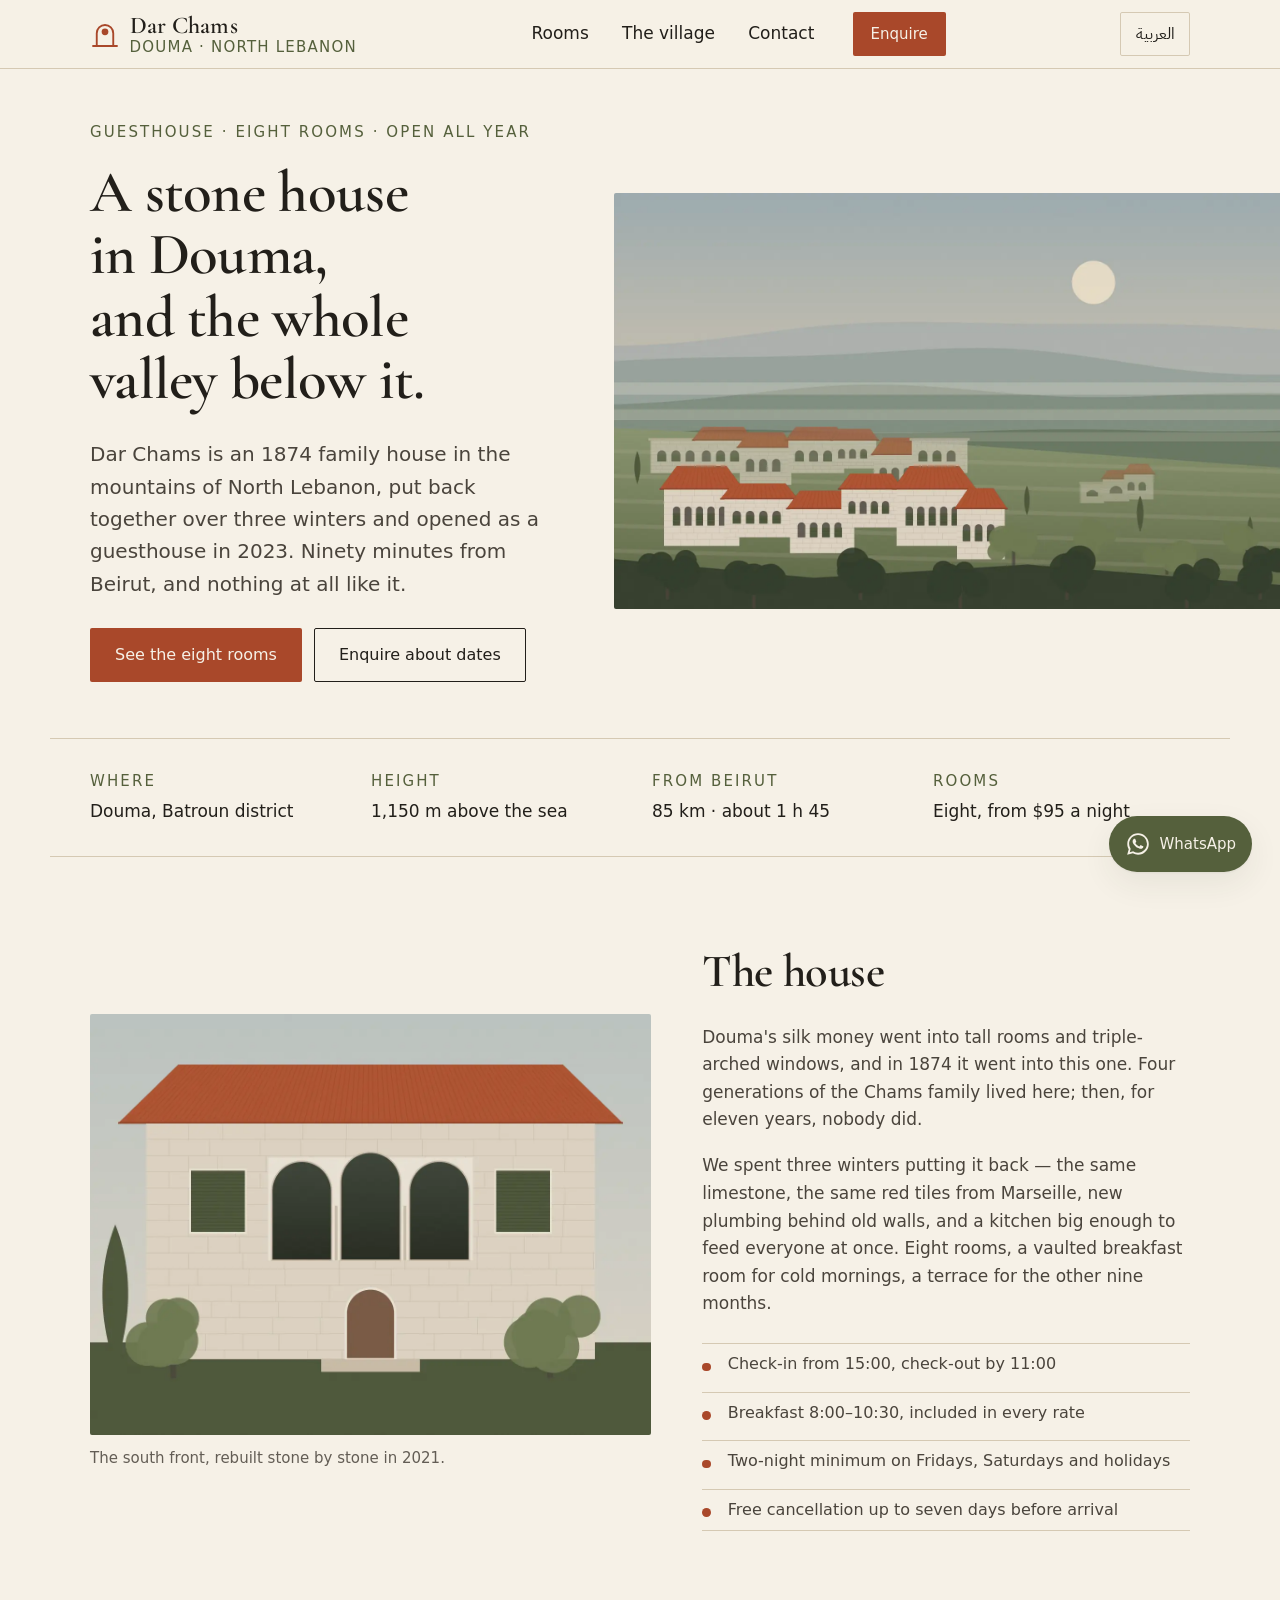
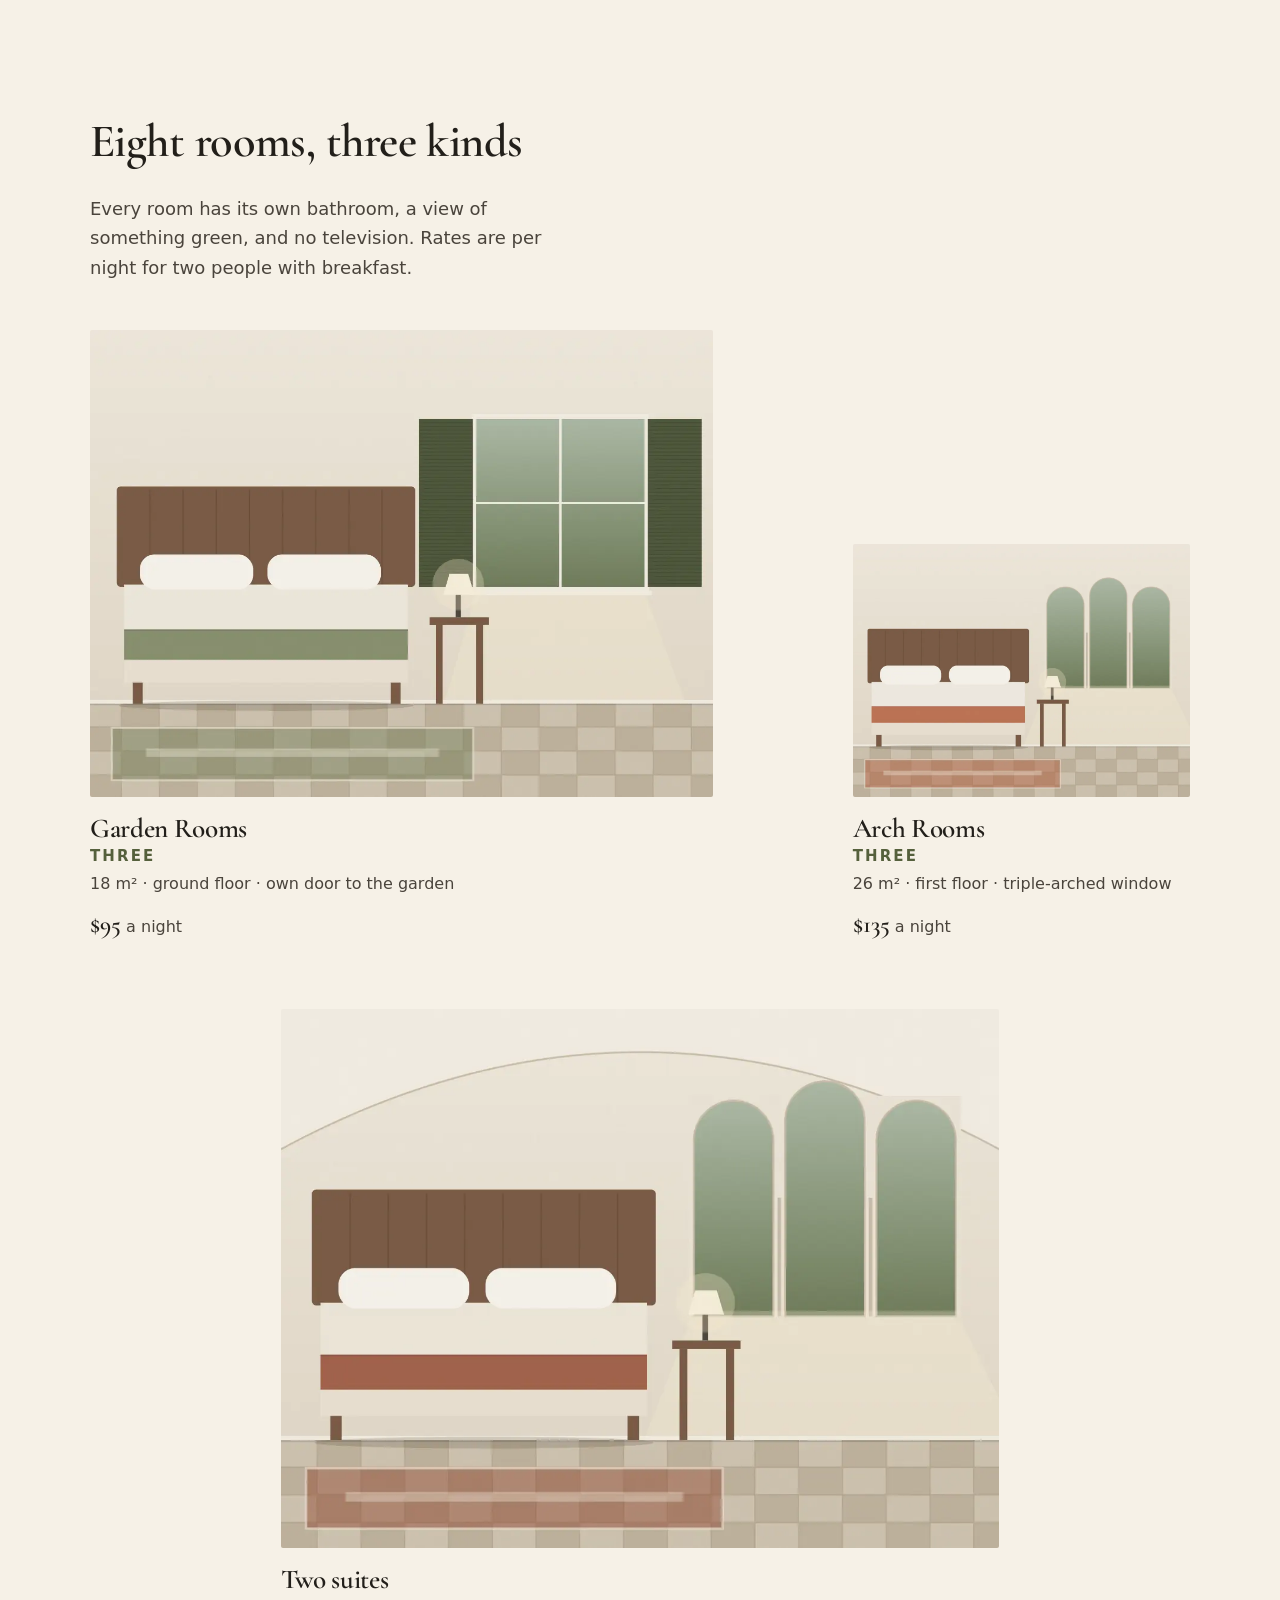
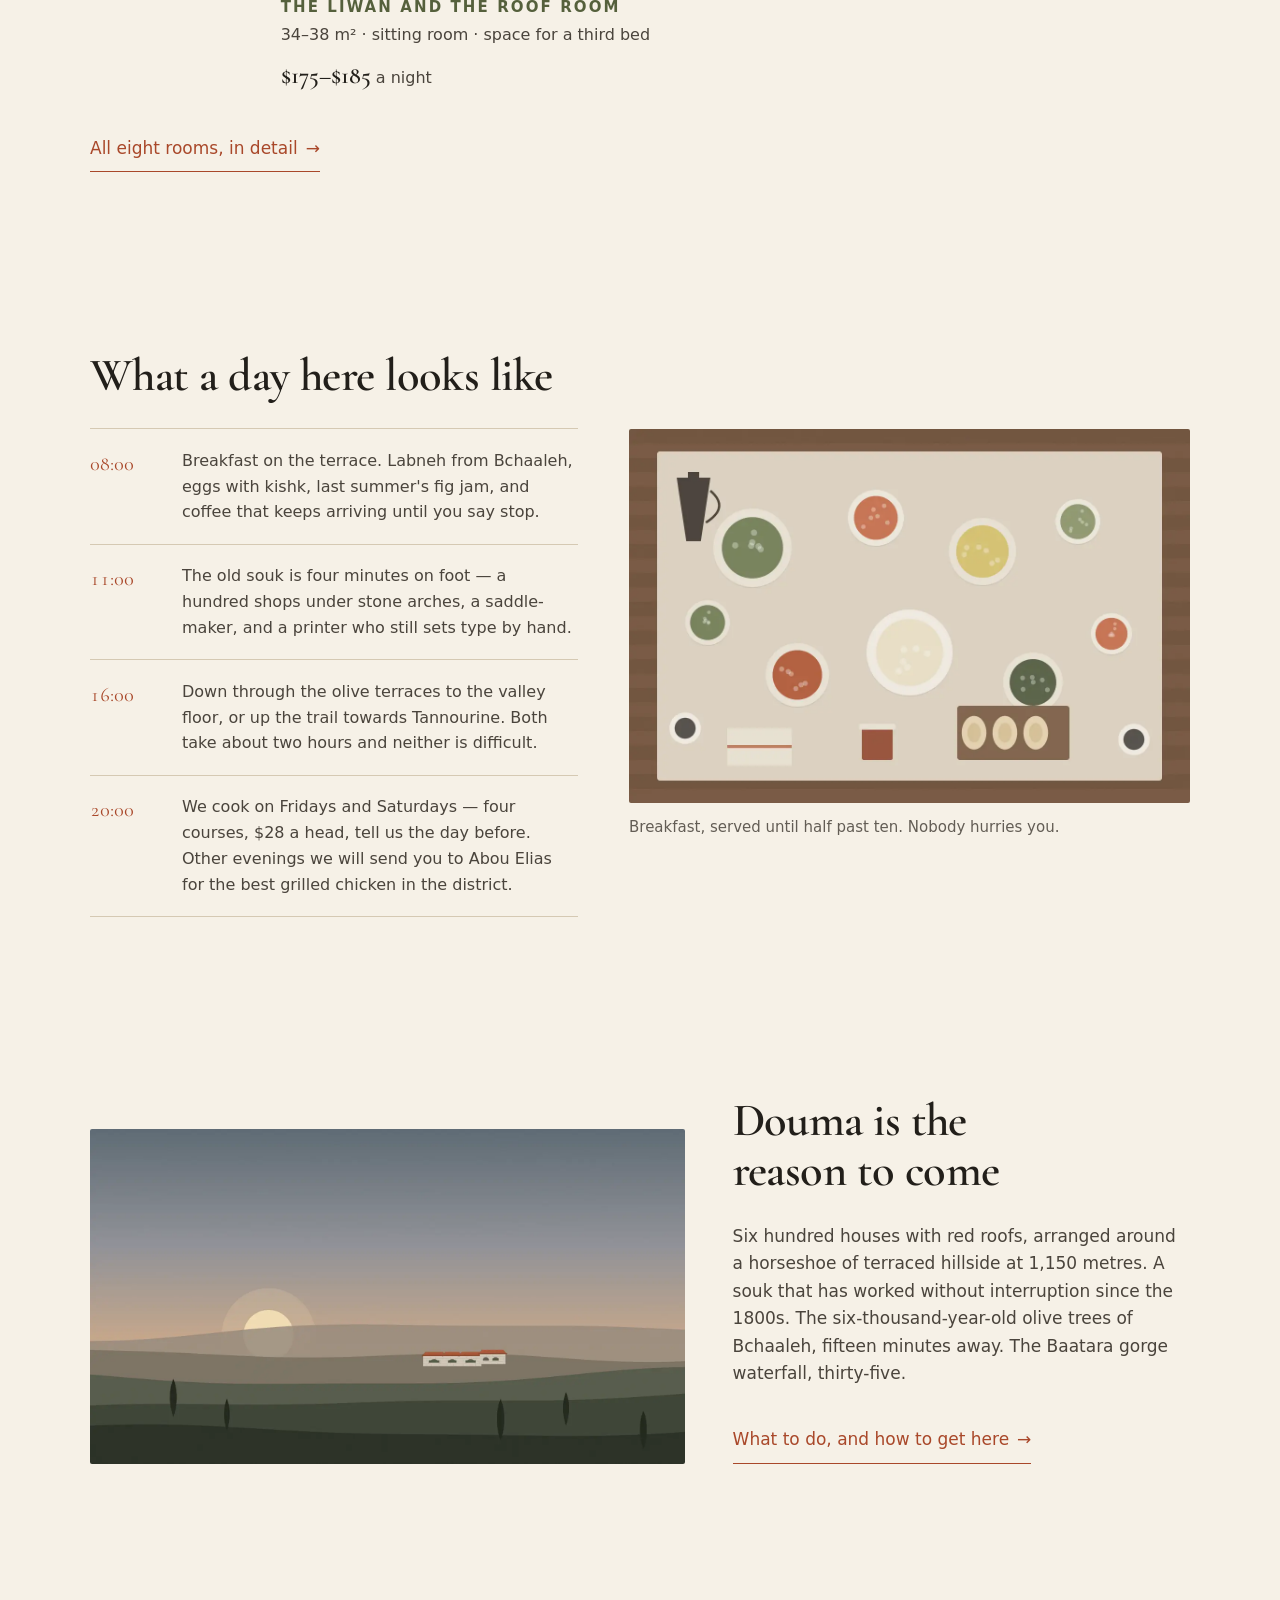
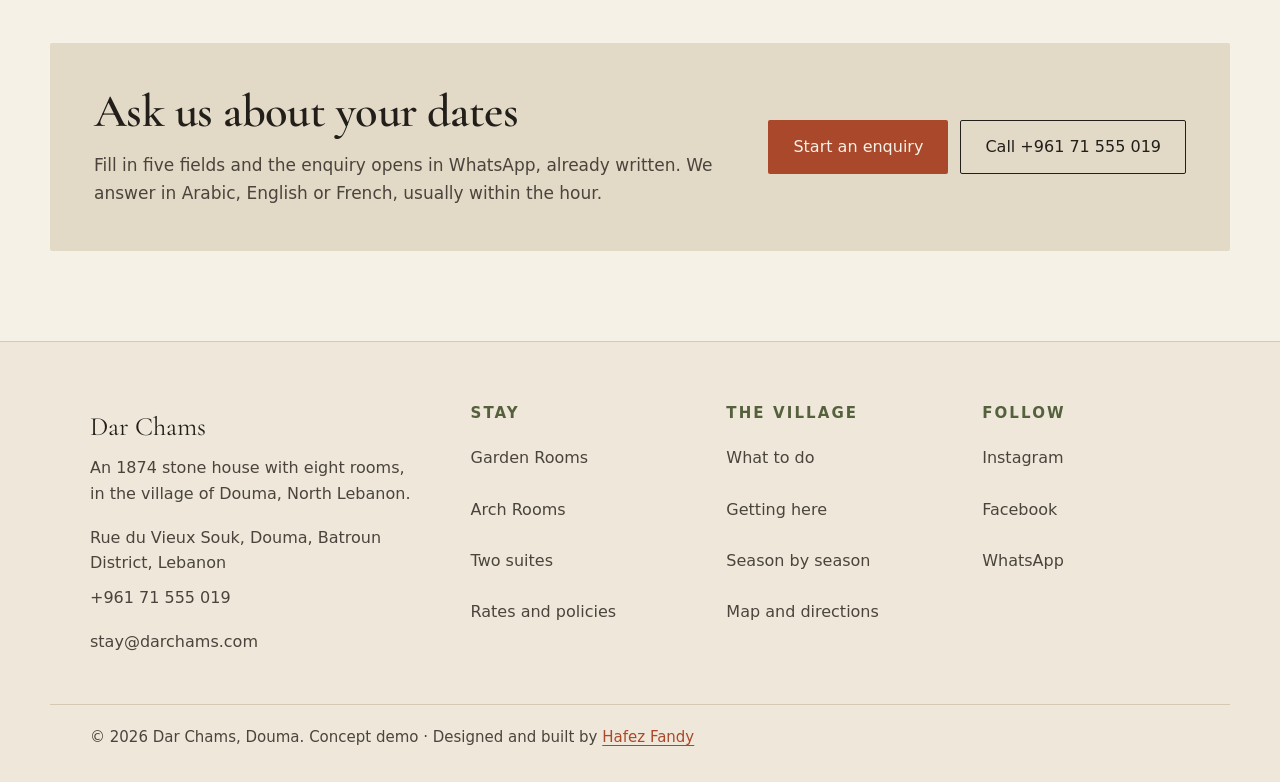
==== index.html @ cfc53374 "Dar Chams — bilingual static demo site for a Douma guesthouse A four-page portfolio demo for a ficti" ====
<!doctype html>
<html lang="en" dir="ltr">
<head>
<meta charset="utf-8">
<meta name="viewport" content="width=device-width, initial-scale=1, viewport-fit=cover">
<title>Dar Chams — a stone guesthouse in Douma, North Lebanon</title>
<meta name="description" content="An 1874 stone house in the mountain village of Douma, restored as an eight-room guesthouse. Ninety minutes from Beirut. Rooms from $95 a night, breakfast included.">
<link rel="canonical" href="https://hafez121.github.io/dar-chams/">
<meta name="theme-color" content="#F6F1E7">
<meta property="og:type" content="website">
<meta property="og:site_name" content="Dar Chams">
<meta property="og:locale" content="en_US">
<meta property="og:locale:alternate" content="ar_LB">
<meta property="og:url" content="https://hafez121.github.io/dar-chams/">
<meta property="og:title" content="Dar Chams — a stone guesthouse in Douma, North Lebanon">
<meta property="og:description" content="An 1874 stone house in the mountain village of Douma, restored as an eight-room guesthouse. Ninety minutes from Beirut.">
<meta property="og:image" content="https://hafez121.github.io/dar-chams/img/og-cover.jpg">
<meta property="og:image:width" content="1200">
<meta property="og:image:height" content="630">
<meta property="og:image:alt" content="Douma at dusk: limestone houses with red tile roofs on a terraced slope.">
<meta name="twitter:card" content="summary_large_image">
<meta name="twitter:title" content="Dar Chams — a stone guesthouse in Douma, North Lebanon">
<meta name="twitter:description" content="An 1874 stone house in the mountains of North Lebanon. Eight rooms, from $95 a night.">
<meta name="twitter:image" content="https://hafez121.github.io/dar-chams/img/og-cover.jpg">
<link rel="icon" href="favicon.svg" type="image/svg+xml">
<link rel="icon" href="favicon-32.png" sizes="32x32">
<link rel="apple-touch-icon" href="apple-touch-icon.png">
<link rel="preload" href="fonts/cormorant-600.woff2" as="font" type="font/woff2" crossorigin>
<link rel="stylesheet" href="css/style.css">
<script>
/* Language is carried in the URL (?lang=ar) - no localStorage. Runs before paint
   so Arabic never flashes left-to-right. */
(function(){var d=document.documentElement;d.className+=' js';
var l=new URLSearchParams(location.search).get('lang')==='ar'?'ar':'en';
d.lang=l;d.dir=l==='ar'?'rtl':'ltr';d.dataset.lang=l;
if('IntersectionObserver' in window && !matchMedia('(prefers-reduced-motion: reduce)').matches){d.className+=' js-reveal';}})();
</script>
</head>
<body data-page="home">
<a class="skip-link" href="#main" data-i18n="a11y.skip">Skip to content</a>

<header class="site-head">
  <div class="wrap site-head__inner">
    <a class="brand" href="index.html">
      <svg class="brand__mark" viewBox="0 0 40 40" aria-hidden="true" focusable="false">
        <path d="M4 36h32" stroke="currentColor" stroke-width="2.5" fill="none" stroke-linecap="round"/>
        <path d="M9 36V19a11 11 0 0 1 22 0v17" stroke="currentColor" stroke-width="2.5" fill="none"/>
        <circle cx="20" cy="17" r="4.5" fill="currentColor"/>
      </svg>
      <span class="brand__text">
        <span class="brand__name" data-i18n="brand.name">Dar Chams</span>
        <span class="brand__sub" data-i18n="brand.sub">Douma · North Lebanon</span>
      </span>
    </a>


    <nav class="site-nav" id="siteNav" aria-label="Main">
      <ul class="site-nav__list">
        <li><a href="rooms.html" data-i18n="nav.rooms">Rooms</a></li>
        <li><a href="village.html" data-i18n="nav.village">The village</a></li>
        <li><a href="contact.html" data-i18n="nav.contact">Contact</a></li>
      </ul>
      <div class="site-nav__actions">
        <a class="btn btn--solid btn--sm" href="contact.html#enquire" data-i18n="nav.enquire">Enquire</a>
      </div>
    </nav>

    <div class="head-actions">
      <button class="lang-toggle" id="langToggle" type="button" lang="ar"
              data-i18n-attr="aria-label:nav.langLabel" aria-label="Switch the site to Arabic">العربية</button>
      <button class="nav-toggle" id="navToggle" type="button" aria-expanded="false" aria-controls="siteNav">
        <span class="nav-toggle__bars" aria-hidden="true"><span></span><span></span></span>
        <span class="nav-toggle__label" data-i18n="nav.menu">Menu</span>
      </button>
    </div>
  </div>
</header>

<main id="main">

  <!-- Hero: asymmetric editorial split, no dark overlay, no centred Book Now -->
  <section class="hero">
    <div class="wrap hero__grid">
      <div class="hero__text">
        <p class="eyebrow" data-i18n="home.eyebrow">Guesthouse · eight rooms · open all year</p>
        <h1 data-i18n="home.h1">A stone house in Douma, and the whole valley below it.</h1>
        <p class="lead" data-i18n="home.lead">Dar Chams is an 1874 family house in the mountains of North Lebanon, put back together over three winters and opened as a guesthouse in 2023. Ninety minutes from Beirut, and nothing at all like it.</p>
        <p class="hero__actions">
          <a class="btn btn--solid" href="rooms.html" data-i18n="home.cta.rooms">See the eight rooms</a>
          <a class="btn btn--ghost" href="contact.html#enquire" data-i18n="home.cta.enquire">Enquire about dates</a>
        </p>
      </div>
      <figure class="hero__media">
        <picture>
          <source srcset="img/hero-village.webp" type="image/webp">
          <img src="img/hero-village.jpg" width="1600" height="1000" fetchpriority="high" decoding="async"
               alt="Douma at the end of the day: limestone houses with red tile roofs stacked on a terraced slope above a hazy valley."
               data-i18n-attr="alt:home.hero.alt">
        </picture>
      </figure>
    </div>
    <ul class="factbar wrap">
      <li><span class="factbar__k" data-i18n="fact.where.k">Where</span><span class="factbar__v" data-i18n="fact.where.v">Douma, Batroun district</span></li>
      <li><span class="factbar__k" data-i18n="fact.height.k">Height</span><span class="factbar__v" data-i18n="fact.height.v">1,150 m above the sea</span></li>
      <li><span class="factbar__k" data-i18n="fact.beirut.k">From Beirut</span><span class="factbar__v" data-i18n="fact.beirut.v">85 km · about 1 h 45</span></li>
      <li><span class="factbar__k" data-i18n="fact.rates.k">Rooms</span><span class="factbar__v" data-i18n="fact.rates.v">Eight, from $95 a night</span></li>
    </ul>
  </section>

  <!-- The house -->
  <section class="section section--house reveal">
    <div class="wrap split split--wide-start">
      <figure class="split__media">
        <picture>
          <source srcset="img/house-facade.webp" type="image/webp">
          <img src="img/house-facade.jpg" width="1200" height="900" loading="lazy" decoding="async"
               alt="The front of Dar Chams: coursed limestone, a red tile roof, olive-green shutters and a central triple-arched window."
               data-i18n-attr="alt:home.house.alt">
        </picture>
        <figcaption data-i18n="home.house.caption">The south front, rebuilt stone by stone in 2021.</figcaption>
      </figure>
      <div class="split__body">
        <h2 data-i18n="home.house.h2">The house</h2>
        <p data-i18n="home.house.p1">Douma's silk money went into tall rooms and triple-arched windows, and in 1874 it went into this one. Four generations of the Chams family lived here; then, for eleven years, nobody did.</p>
        <p data-i18n="home.house.p2">We spent three winters putting it back — the same limestone, the same red tiles from Marseille, new plumbing behind old walls, and a kitchen big enough to feed everyone at once. Eight rooms, a vaulted breakfast room for cold mornings, a terrace for the other nine months.</p>
        <ul class="ticks">
          <li data-i18n="home.house.t1">Check-in from 15:00, check-out by 11:00</li>
          <li data-i18n="home.house.t2">Breakfast 8:00–10:30, included in every rate</li>
          <li data-i18n="home.house.t3">Two-night minimum on Fridays, Saturdays and holidays</li>
          <li data-i18n="home.house.t4">Free cancellation up to seven days before arrival</li>
        </ul>
      </div>
    </div>
  </section>

  <!-- Rooms preview: staggered editorial grid, not three identical cards -->
  <section class="section section--rooms reveal" aria-labelledby="roomsHead">
    <div class="wrap">
      <header class="section__head">
        <h2 id="roomsHead" data-i18n="home.rooms.h2">Eight rooms, three kinds</h2>
        <p class="section__lede" data-i18n="home.rooms.lede">Every room has its own bathroom, a view of something green, and no television. Rates are per night for two people with breakfast.</p>
      </header>
      <div class="roomgrid">
        <article class="roomcard roomcard--a">
          <a class="roomcard__link" href="rooms.html#garden">
            <picture>
              <source srcset="img/room-garden.webp" type="image/webp">
              <img src="img/room-garden.jpg" width="1200" height="900" loading="lazy" decoding="async"
                   alt="A Garden Room: pale plaster walls, a wooden headboard, an olive throw and a shuttered window onto the garden."
                   data-i18n-attr="alt:rooms.garden.alt">
            </picture>
            <h3><span data-i18n="rooms.garden.name">Garden Rooms</span> <span class="roomcard__count" data-i18n="rooms.garden.count">three</span></h3>
            <p class="roomcard__meta"><span data-i18n="rooms.garden.size">18 m² · ground floor · own door to the garden</span></p>
            <p class="price"><span class="price__num">$95</span> <span class="price__unit" data-i18n="price.unit">a night</span></p>
          </a>
        </article>
        <article class="roomcard roomcard--b">
          <a class="roomcard__link" href="rooms.html#arch">
            <picture>
              <source srcset="img/room-arch.webp" type="image/webp">
              <img src="img/room-arch.jpg" width="1200" height="900" loading="lazy" decoding="async"
                   alt="An Arch Room: a triple-arched window above the valley, a terracotta blanket folded across the bed."
                   data-i18n-attr="alt:rooms.arch.alt">
            </picture>
            <h3><span data-i18n="rooms.arch.name">Arch Rooms</span> <span class="roomcard__count" data-i18n="rooms.arch.count">three</span></h3>
            <p class="roomcard__meta"><span data-i18n="rooms.arch.size">26 m² · first floor · triple-arched window</span></p>
            <p class="price"><span class="price__num">$135</span> <span class="price__unit" data-i18n="price.unit">a night</span></p>
          </a>
        </article>
        <article class="roomcard roomcard--c">
          <a class="roomcard__link" href="rooms.html#suites">
            <picture>
              <source srcset="img/room-suite.webp" type="image/webp">
              <img src="img/room-suite.jpg" width="1200" height="900" loading="lazy" decoding="async"
                   alt="The Liwan suite under its vaulted ceiling, with the valley framed in three arches."
                   data-i18n-attr="alt:rooms.suites.alt">
            </picture>
            <h3><span data-i18n="rooms.suites.name">Two suites</span> <span class="roomcard__count" data-i18n="rooms.suites.count">the Liwan and the Roof Room</span></h3>
            <p class="roomcard__meta"><span data-i18n="rooms.suites.size">34–38 m² · sitting room · space for a third bed</span></p>
            <p class="price"><span class="price__num">$175–$185</span> <span class="price__unit" data-i18n="price.unit">a night</span></p>
          </a>
        </article>
      </div>
      <p class="section__more"><a class="link-arrow" href="rooms.html"><span data-i18n="home.rooms.more">All eight rooms, in detail</span><span class="arrow" aria-hidden="true">→</span></a></p>
    </div>
  </section>

  <!-- A day here -->
  <section class="section section--day reveal" aria-labelledby="dayHead">
    <div class="wrap split split--wide-end">
      <div class="split__body">
        <h2 id="dayHead" data-i18n="home.day.h2">What a day here looks like</h2>
        <ol class="daylist">
          <li><span class="daylist__t">08:00</span><p data-i18n="home.day.d1">Breakfast on the terrace. Labneh from Bchaaleh, eggs with kishk, last summer's fig jam, and coffee that keeps arriving until you say stop.</p></li>
          <li><span class="daylist__t">11:00</span><p data-i18n="home.day.d2">The old souk is four minutes on foot — a hundred shops under stone arches, a saddle-maker, and a printer who still sets type by hand.</p></li>
          <li><span class="daylist__t">16:00</span><p data-i18n="home.day.d3">Down through the olive terraces to the valley floor, or up the trail towards Tannourine. Both take about two hours and neither is difficult.</p></li>
          <li><span class="daylist__t">20:00</span><p data-i18n="home.day.d4">We cook on Fridays and Saturdays — four courses, $28 a head, tell us the day before. Other evenings we will send you to Abou Elias for the best grilled chicken in the district.</p></li>
        </ol>
      </div>
      <figure class="split__media">
        <picture>
          <source srcset="img/breakfast.webp" type="image/webp">
          <img src="img/breakfast.jpg" width="1200" height="800" loading="lazy" decoding="async"
               alt="Breakfast laid out from above: small plates of labneh, zaatar, tomatoes and jam, flatbread on a board and a coffee pot."
               data-i18n-attr="alt:home.day.alt">
        </picture>
        <figcaption data-i18n="home.day.caption">Breakfast, served until half past ten. Nobody hurries you.</figcaption>
      </figure>
    </div>
  </section>

  <!-- Village teaser -->
  <section class="section section--village reveal" aria-labelledby="villageHead">
    <div class="wrap village-teaser">
      <figure class="village-teaser__media">
        <picture>
          <source srcset="img/valley-dusk.webp" type="image/webp">
          <img src="img/valley-dusk.jpg" width="1600" height="900" loading="lazy" decoding="async"
               alt="The valley below Douma at dusk, ridges fading into each other under a warm sky."
               data-i18n-attr="alt:home.village.alt">
        </picture>
      </figure>
      <div class="village-teaser__body">
        <h2 id="villageHead" data-i18n="home.village.h2">Douma is the reason to come</h2>
        <p data-i18n="home.village.p1">Six hundred houses with red roofs, arranged around a horseshoe of terraced hillside at 1,150 metres. A souk that has worked without interruption since the 1800s. The six-thousand-year-old olive trees of Bchaaleh, fifteen minutes away. The Baatara gorge waterfall, thirty-five.</p>
        <p class="section__more"><a class="link-arrow" href="village.html"><span data-i18n="home.village.more">What to do, and how to get here</span><span class="arrow" aria-hidden="true">→</span></a></p>
      </div>
    </div>
  </section>

  <!-- Enquiry call to action - one tap from the top of the home page -->
  <section class="section section--enquire reveal" aria-labelledby="enqHead">
    <div class="wrap enquire-band">
      <div>
        <h2 id="enqHead" data-i18n="home.enq.h2">Ask us about your dates</h2>
        <p data-i18n="home.enq.p">Fill in five fields and the enquiry opens in WhatsApp, already written. We answer in Arabic, English or French, usually within the hour.</p>
      </div>
      <p class="enquire-band__actions">
        <a class="btn btn--solid" href="contact.html#enquire" data-i18n="home.enq.cta">Start an enquiry</a>
        <a class="btn btn--ghost" href="tel:+96171555019" data-i18n="home.enq.call">Call +961 71 555 019</a>
      </p>
    </div>
  </section>

</main>

<footer class="site-foot">
  <div class="wrap site-foot__grid">
    <div class="site-foot__brand">
      <p class="site-foot__name" data-i18n="brand.name">Dar Chams</p>
      <p data-i18n="foot.blurb">An 1874 stone house with eight rooms, in the village of Douma, North Lebanon.</p>
      <address>
        <span data-i18n="foot.addr">Rue du Vieux Souk, Douma, Batroun District, Lebanon</span><br>
        <a href="tel:+96171555019">+961 71 555 019</a><br>
        <a href="mailto:stay@darchams.com">stay@darchams.com</a>
      </address>
    </div>
    <nav class="site-foot__nav" aria-label="Footer">
      <h2 class="site-foot__h" data-i18n="foot.stay">Stay</h2>
      <ul>
        <li><a href="rooms.html#garden" data-i18n="rooms.garden.name">Garden Rooms</a></li>
        <li><a href="rooms.html#arch" data-i18n="rooms.arch.name">Arch Rooms</a></li>
        <li><a href="rooms.html#suites" data-i18n="rooms.suites.name">Two suites</a></li>
        <li><a href="rooms.html#rates" data-i18n="foot.rates">Rates and policies</a></li>
      </ul>
    </nav>
    <nav class="site-foot__nav" aria-label="Footer, the village">
      <h2 class="site-foot__h" data-i18n="foot.village">The village</h2>
      <ul>
        <li><a href="village.html#doing" data-i18n="foot.doing">What to do</a></li>
        <li><a href="village.html#getting" data-i18n="foot.getting">Getting here</a></li>
        <li><a href="village.html#seasons" data-i18n="foot.seasons">Season by season</a></li>
        <li><a href="contact.html#map" data-i18n="foot.map">Map and directions</a></li>
      </ul>
    </nav>
    <div class="site-foot__social">
      <h2 class="site-foot__h" data-i18n="foot.follow">Follow</h2>
      <ul>
        <li><a href="https://www.instagram.com/darchams" rel="me noopener" target="_blank">Instagram</a></li>
        <li><a href="https://www.facebook.com/darchams" rel="me noopener" target="_blank">Facebook</a></li>
        <li><a href="https://wa.me/96171555019" rel="noopener" target="_blank">WhatsApp</a></li>
      </ul>
    </div>
  </div>
  <div class="wrap site-foot__base">
    <p><span data-i18n="foot.copy">© 2026 Dar Chams, Douma.</span> <span data-i18n="foot.demo">Concept demo · Designed and built by</span> <a href="https://hafez121.github.io" rel="noopener">Hafez Fandy</a></p>
  </div>
</footer>

<!-- Floating WhatsApp button. DEMO NUMBER: +961 71 555 019 is fictional. -->
<a class="wa-fab" href="https://wa.me/96171555019?text=Hello%20Dar%20Chams%20%E2%80%94%20I%27d%20like%20to%20ask%20about%20a%20stay." target="_blank" rel="noopener"
   data-wa-fab data-i18n-attr="aria-label:wa.aria" aria-label="Message Dar Chams on WhatsApp">
  <svg viewBox="0 0 24 24" aria-hidden="true" focusable="false" width="26" height="26">
    <path fill="currentColor" d="M12.04 2C6.58 2 2.13 6.45 2.13 11.91c0 1.75.46 3.45 1.32 4.95L2 22l5.25-1.38a9.9 9.9 0 0 0 4.79 1.22h.01c5.46 0 9.91-4.45 9.91-9.91C21.96 6.45 17.5 2 12.04 2Zm0 18.02h-.01a8.2 8.2 0 0 1-4.19-1.15l-.3-.18-3.11.82.83-3.04-.2-.31a8.17 8.17 0 0 1-1.26-4.35c0-4.54 3.7-8.23 8.24-8.23 2.2 0 4.27.86 5.83 2.41a8.19 8.19 0 0 1 2.41 5.83c0 4.54-3.7 8.2-8.24 8.2Zm4.52-6.16c-.25-.12-1.47-.72-1.69-.81-.23-.08-.39-.12-.56.13-.16.25-.64.8-.78.97-.14.16-.29.18-.54.06-.25-.12-1.05-.39-1.99-1.23-.74-.66-1.23-1.47-1.38-1.72-.14-.25-.01-.38.11-.5.11-.11.25-.29.37-.43.12-.15.16-.25.25-.41.08-.17.04-.31-.02-.43-.06-.12-.56-1.34-.76-1.84-.2-.48-.4-.42-.56-.43h-.48c-.16 0-.43.06-.65.31-.22.25-.85.84-.85 2.05s.87 2.38.99 2.54c.12.16 1.71 2.61 4.15 3.66.58.25 1.03.4 1.39.51.58.19 1.11.16 1.53.1.47-.07 1.47-.6 1.67-1.18.21-.58.21-1.07.15-1.18-.06-.11-.22-.17-.47-.29Z"/>
  </svg>
  <span class="wa-fab__label" data-i18n="wa.label">WhatsApp</span>
</a>

<script type="application/ld+json">
{
  "@context": "https://schema.org",
  "@type": "Hotel",
  "name": "Dar Chams",
  "description": "An 1874 stone guesthouse with eight rooms in the mountain village of Douma, North Lebanon.",
  "url": "https://hafez121.github.io/dar-chams/",
  "image": "https://hafez121.github.io/dar-chams/img/og-cover.jpg",
  "telephone": "+961-71-555019",
  "email": "stay@darchams.com",
  "priceRange": "$95-$185",
  "currenciesAccepted": "USD, LBP",
  "numberOfRooms": 8,
  "checkinTime": "15:00",
  "checkoutTime": "11:00",
  "petsAllowed": false,
  "smokingAllowed": false,
  "address": {
    "@type": "PostalAddress",
    "streetAddress": "Rue du Vieux Souk",
    "addressLocality": "Douma",
    "addressRegion": "Batroun District, North Governorate",
    "postalCode": "1304",
    "addressCountry": "LB"
  },
  "geo": { "@type": "GeoCoordinates", "latitude": 34.2172, "longitude": 35.8339 },
  "amenityFeature": [
    { "@type": "LocationFeatureSpecification", "name": "Free breakfast", "value": true },
    { "@type": "LocationFeatureSpecification", "name": "Free parking", "value": true },
    { "@type": "LocationFeatureSpecification", "name": "Free Wi-Fi", "value": true },
    { "@type": "LocationFeatureSpecification", "name": "Garden terrace", "value": true },
    { "@type": "LocationFeatureSpecification", "name": "Wood stove heating", "value": true },
    { "@type": "LocationFeatureSpecification", "name": "Airport transfer on request", "value": true }
  ],
  "sameAs": [
    "https://www.instagram.com/darchams",
    "https://www.facebook.com/darchams"
  ]
}
</script>

<script src="js/i18n.js" defer></script>
<script src="js/site.js" defer></script>
</body>
</html>
---- css/style.css ----
/* ==========================================================================
   Dar Chams — Douma, North Lebanon
   Hand-written CSS. No framework, no build step.
   Structure: fonts → tokens → base → layout → components → page blocks →
              right-to-left → motion → responsive.
   Everything uses logical properties so the Arabic (RTL) layout mirrors
   without a single override of margin-left / margin-right.
   ========================================================================== */

/* ------------------------------------------------------------------ fonts */
@font-face {
  font-family: "Cormorant Garamond";
  src: url("../fonts/cormorant-400.woff2") format("woff2");
  font-weight: 400; font-style: normal; font-display: swap;
  unicode-range: U+0000-00FF, U+0131, U+0152-0153, U+02BB-02BC, U+2000-206F, U+2122, U+2191, U+2193, U+2212, U+2215;
}
@font-face {
  font-family: "Cormorant Garamond";
  src: url("../fonts/cormorant-600.woff2") format("woff2");
  font-weight: 600; font-style: normal; font-display: swap;
  unicode-range: U+0000-00FF, U+0131, U+0152-0153, U+02BB-02BC, U+2000-206F, U+2122, U+2191, U+2193, U+2212, U+2215;
}
/* Arabic faces carry a unicode-range, so an English visitor never downloads them. */
@font-face {
  font-family: "IBM Plex Sans Arabic";
  src: url("../fonts/plexar-400.woff2") format("woff2");
  font-weight: 400; font-style: normal; font-display: swap;
  unicode-range: U+0600-06FF, U+0750-077F, U+08A0-08FF, U+200C-200E, U+2010-2011, U+FB50-FDFF, U+FE70-FEFF;
}
@font-face {
  font-family: "IBM Plex Sans Arabic";
  src: url("../fonts/plexar-600.woff2") format("woff2");
  font-weight: 600; font-style: normal; font-display: swap;
  unicode-range: U+0600-06FF, U+0750-077F, U+08A0-08FF, U+200C-200E, U+2010-2011, U+FB50-FDFF, U+FE70-FEFF;
}
@font-face {
  font-family: "Noto Naskh Arabic";
  src: url("../fonts/naskh-400.woff2") format("woff2");
  font-weight: 400; font-style: normal; font-display: swap;
  unicode-range: U+0600-06FF, U+0750-077F, U+08A0-08FF, U+200C-200E, U+2010-2011, U+FB50-FDFF, U+FE70-FEFF;
}

/* ----------------------------------------------------------------- tokens */
:root {
  /* Palette drawn from the setting: limestone, terracotta, olive, deep shade.
     No pure black, no pure white, no saturated blue. */
  --paper:      #F6F1E7;
  --paper-2:    #EFE8DA;
  --limestone:  #E3D9C7;
  --limestone-2:#D5C9B3;
  --ink:        #221F1A;
  --ink-2:      #4A443C;
  --terracotta: #A9482A;
  --terracotta-d:#8B3A21;
  --olive:      #55603C;
  --olive-d:    #3D4630;
  --shade:      #2E3327;

  --font-display: "Cormorant Garamond", "Iowan Old Style", Georgia, "Times New Roman", serif;
  --font-body: system-ui, -apple-system, "Segoe UI", Roboto, "Helvetica Neue", Arial, sans-serif;
  --font-display-ar: "Noto Naskh Arabic", "Cormorant Garamond", Georgia, serif;
  --font-body-ar: "IBM Plex Sans Arabic", system-ui, sans-serif;

  --lh-body: 1.62;
  --lh-display: 1.06;
  --ls-display: -0.012em;
  --ls-eyebrow: 0.14em;

  --maxw: 1180px;
  --gutter: 1.25rem;
  --section-y: clamp(3.25rem, 7vw, 6.5rem);
  --radius: 2px;
  --rule: 1px solid var(--limestone-2);
  --shadow: 0 1px 2px rgba(46, 51, 39, .06), 0 12px 32px rgba(46, 51, 39, .07);
}

/* ------------------------------------------------------------------- base */
*, *::before, *::after { box-sizing: border-box; }

html { -webkit-text-size-adjust: 100%; scroll-behavior: smooth; }
@media (prefers-reduced-motion: reduce) { html { scroll-behavior: auto; } }

body {
  margin: 0;
  background: var(--paper);
  color: var(--ink-2);
  font-family: var(--font-body);
  font-size: 1.0625rem;            /* 17px */
  line-height: var(--lh-body);
  text-rendering: optimizeLegibility;
  -webkit-font-smoothing: antialiased;
}

h1, h2, h3 {
  font-family: var(--font-display);
  font-weight: 600;
  color: var(--ink);
  line-height: var(--lh-display);
  letter-spacing: var(--ls-display);
  margin: 0 0 .6em;
  text-wrap: balance;
}
h1 { font-size: clamp(2.35rem, 8.2vw, 4.5rem); }
h2 { font-size: clamp(1.85rem, 5vw, 2.9rem); }
h3 { font-size: clamp(1.3rem, 3.2vw, 1.7rem); }
p  { margin: 0 0 1.1em; max-width: 62ch; }
ul, ol { margin: 0 0 1.1em; padding-inline-start: 1.1em; }
li { margin-block-end: .45em; }
img, picture, svg { max-width: 100%; }
[hidden] { display: none !important; }   /* .btn's display must not beat it */
img { height: auto; display: block; }
figure { margin: 0; }
figcaption {
  margin-block-start: .7rem;
  font-size: .9375rem;             /* 15px */
  color: var(--ink-2);
  opacity: .85;
}
address { font-style: normal; }
hr { border: 0; border-block-start: var(--rule); margin: 0; }

a { color: var(--terracotta); text-decoration-thickness: 1px; text-underline-offset: .18em; }
a:hover { color: var(--terracotta-d); }

:focus-visible {
  outline: 3px solid var(--olive);
  outline-offset: 3px;
  border-radius: var(--radius);
}

.skip-link {
  position: absolute;
  inset-block-start: -100%;
  inset-inline-start: var(--gutter);
  z-index: 100;
  background: var(--ink);
  color: var(--paper);
  padding: .8rem 1.1rem;
  text-decoration: none;
}
.skip-link:focus { inset-block-start: .6rem; color: var(--paper); }

.wrap {
  inline-size: 100%;
  max-inline-size: var(--maxw);
  margin-inline: auto;
  padding-inline: var(--gutter);
}

.eyebrow {
  font-size: .9375rem;
  letter-spacing: var(--ls-eyebrow);
  text-transform: uppercase;
  color: var(--olive);
  margin-block-end: 1.1rem;
  font-weight: 500;
}
.lead { font-size: clamp(1.0625rem, 2.4vw, 1.25rem); color: var(--ink-2); }

.section { padding-block: var(--section-y); }
.section__head { max-inline-size: 46ch; margin-block-end: clamp(1.8rem, 4vw, 3rem); }
.section__lede { font-size: 1.125rem; }
.section__more { margin-block: 2rem 0; }

.link-arrow {
  display: inline-flex;
  align-items: center;
  gap: .5rem;
  font-weight: 500;
  text-decoration: none;
  border-block-end: 1px solid currentColor;
  padding-block-end: 2px;
  min-block-size: 44px;
}
.link-arrow .arrow { transition: transform .25s ease; }
.link-arrow:hover .arrow { transform: translateX(4px); }

/* ---------------------------------------------------------------- buttons */
.btn {
  display: inline-flex;
  align-items: center;
  justify-content: center;
  min-block-size: 48px;
  padding: .8rem 1.5rem;
  font: inherit;
  font-weight: 500;
  font-size: 1rem;
  text-decoration: none;
  border: 1px solid transparent;
  border-radius: var(--radius);
  cursor: pointer;
  transition: background-color .2s ease, color .2s ease, border-color .2s ease;
}
.btn--solid { background: var(--terracotta); color: var(--paper); }
.btn--solid:hover { background: var(--terracotta-d); color: var(--paper); }
.btn--ghost { border-color: var(--ink); color: var(--ink); background: transparent; }
.btn--ghost:hover { background: var(--ink); color: var(--paper); }
.btn--sm { min-block-size: 44px; padding: .55rem 1.05rem; font-size: .9375rem; }

/* ------------------------------------------------------------------ header */
.site-head {
  position: sticky;
  inset-block-start: 0;
  z-index: 50;
  background: color-mix(in srgb, var(--paper) 92%, transparent);
  backdrop-filter: saturate(160%) blur(8px);
  border-block-end: var(--rule);
}
.site-head__inner {
  display: flex;
  align-items: center;
  justify-content: space-between;
  gap: 1rem;
  min-block-size: 68px;
}
.brand {
  display: inline-flex;
  align-items: center;
  gap: .6rem;
  text-decoration: none;
  color: var(--ink);
  padding-block: .5rem;
}
.brand__mark { inline-size: 30px; block-size: 30px; color: var(--terracotta); flex: none; }
.brand__text { display: flex; flex-direction: column; line-height: 1.1; }
.brand__name {
  font-family: var(--font-display);
  font-size: 1.5rem;
  font-weight: 600;
  letter-spacing: .005em;
}
.brand__sub {
  display: none;                   /* the header stays legible at 360px */
  font-size: .9375rem;
  letter-spacing: .08em;
  text-transform: uppercase;
  color: var(--olive);
}
@media (min-width: 600px) { .brand__sub { display: block; } }

.head-actions { display: flex; align-items: center; gap: .5rem; flex: none; }

.nav-toggle {
  display: none;
  align-items: center;
  gap: .55rem;
  min-block-size: 44px;
  min-inline-size: 44px;
  padding: .4rem .7rem;
  background: transparent;
  border: 1px solid var(--limestone-2);
  border-radius: var(--radius);
  font: inherit;
  font-size: .9375rem;
  color: var(--ink);
  cursor: pointer;
}
.js .nav-toggle { display: inline-flex; }
.nav-toggle__bars { display: block; inline-size: 18px; }
.nav-toggle__bars span {
  display: block;
  block-size: 1.5px;
  background: var(--ink);
  transition: transform .25s ease, opacity .25s ease;
}
.nav-toggle__bars span + span { margin-block-start: 5px; }
.nav-toggle[aria-expanded="true"] .nav-toggle__bars span:first-child { transform: translateY(3.25px) rotate(45deg); }
.nav-toggle[aria-expanded="true"] .nav-toggle__bars span:last-child { transform: translateY(-3.25px) rotate(-45deg); }

.site-nav__list { list-style: none; margin: 0; padding: 0; }
.site-nav__list a {
  display: block;
  color: var(--ink);
  text-decoration: none;
  font-size: 1.0625rem;
}
.site-nav__list a:hover,
.site-nav__list a[aria-current="page"] { color: var(--terracotta); }
.site-nav__list a[aria-current="page"] { border-block-end: 1px solid currentColor; }

.lang-toggle {
  min-block-size: 44px;
  min-inline-size: 44px;
  padding: .5rem .9rem;
  background: transparent;
  border: 1px solid var(--limestone-2);
  border-radius: var(--radius);
  color: var(--ink);
  font-family: var(--font-body-ar);
  font-size: 1rem;
  cursor: pointer;
}
.lang-toggle:hover { border-color: var(--ink); }
[dir="rtl"] .lang-toggle { font-family: var(--font-body); }

/* mobile navigation panel (a real menu: focus is moved into it and trapped) */
@media (max-width: 819px) {
  .js .site-nav {
    position: fixed;
    inset-block: 68px 0;
    inset-inline: 0;
    z-index: 40;
    block-size: calc(100dvh - 68px);
    display: flex;
    flex-direction: column;
    justify-content: center;
    gap: 2rem;
    padding: 2rem var(--gutter);
    background: var(--paper);
    overflow-y: auto;
    transform: translateY(-8px);
    opacity: 0;
    visibility: hidden;
    /* visibility is deliberately NOT transitioned: a transitioning
       visibility stays `hidden` on the first frame, and focus() into a
       hidden panel silently fails. */
    transition: opacity .22s ease, transform .22s ease;
  }
  .js .site-nav.is-open { transform: none; opacity: 1; visibility: visible; }
  .js .site-nav__list a {
    font-family: var(--font-display);
    font-size: 2.25rem;
    line-height: 1.25;
    padding-block: .35rem;
  }
  [dir="rtl"] .js .site-nav__list a { font-family: var(--font-display-ar); }
  .site-nav__actions { display: flex; align-items: center; gap: 1rem; }
  body.nav-open { overflow: hidden; }
  /* icon-only button on small screens, but the name stays in the a11y tree */
  .nav-toggle__label {
    position: absolute; inline-size: 1px; block-size: 1px;
    overflow: hidden; clip-path: inset(50%); white-space: nowrap;
  }
  .nav-toggle { justify-content: center; padding-inline: .85rem; }
}
@media (min-width: 820px) {
  .nav-toggle, .js .nav-toggle { display: none; }
  .site-nav { display: flex; align-items: center; gap: clamp(1.25rem, 3vw, 2.5rem); }
  .site-nav__list { display: flex; gap: clamp(1.25rem, 2.6vw, 2.25rem); }
  .site-nav__list li { margin: 0; }
  .site-nav__list a { padding-block: 1rem; }
  .site-nav__actions { display: flex; align-items: center; gap: .75rem; }
}

/* -------------------------------------------------------------------- hero */
.hero { padding-block-start: clamp(2rem, 5vw, 3.5rem); }
.hero__grid { display: grid; gap: clamp(1.75rem, 4vw, 3rem); align-items: center; }
.hero__text > :last-child { margin-block-end: 0; }
.hero h1 { margin-block-end: .45em; }
.hero__actions { display: flex; flex-wrap: wrap; gap: .75rem; margin-block-start: 1.75rem; }
.hero__media img { inline-size: 100%; border-radius: var(--radius); }

.factbar {
  display: grid;
  grid-template-columns: repeat(2, minmax(0, 1fr));
  gap: 1.1rem 1.5rem;
  list-style: none;
  margin: clamp(2.25rem, 5vw, 3.5rem) auto 0;
  padding-block: clamp(1.4rem, 3vw, 1.9rem);
  border-block: var(--rule);
}
.factbar li { margin: 0; }
.factbar__k {
  display: block;
  font-size: .9375rem;
  letter-spacing: var(--ls-eyebrow);
  text-transform: uppercase;
  color: var(--olive);
  margin-block-end: .3rem;
}
.factbar__v { display: block; color: var(--ink); font-size: 1.0625rem; }

/* ------------------------------------------------------------------ splits */
.split { display: grid; gap: clamp(1.75rem, 4vw, 3.5rem); align-items: center; }
.split__media img { inline-size: 100%; border-radius: var(--radius); }
.split__body > :last-child { margin-block-end: 0; }

.ticks { list-style: none; padding: 0; margin-block-start: 1.6rem; }
.ticks li {
  position: relative;
  padding-inline-start: 1.6rem;
  padding-block: .45rem;
  border-block-start: var(--rule);
  font-size: 1rem;
}
.ticks li:last-child { border-block-end: var(--rule); }
.ticks li::before {
  content: "";
  position: absolute;
  inset-block-start: 1.15rem;
  inset-inline-start: 0;
  inline-size: .55rem;
  block-size: .55rem;
  background: var(--terracotta);
  border-radius: 50%;
}

/* ------------------------------------------------------------- room cards */
.roomgrid { display: grid; gap: clamp(2rem, 4vw, 2.75rem); }
.roomcard__link {
  display: block;
  color: inherit;
  text-decoration: none;
}
.roomcard img {
  inline-size: 100%;
  border-radius: var(--radius);
  transition: filter .4s ease;
}
.roomcard__link:hover img { filter: brightness(1.04) saturate(1.05); }
.roomcard h3 { margin-block: 1.1rem .35rem; }
.roomcard__count {
  font-family: var(--font-body);
  font-size: .9375rem;
  letter-spacing: var(--ls-eyebrow);
  text-transform: uppercase;
  color: var(--olive);
  display: block;
  margin-block-start: .35rem;
}
.roomcard__meta { color: var(--ink-2); font-size: 1rem; margin-block-end: .6rem; }
.price { margin: 0; font-size: 1rem; color: var(--ink); }
.price__num { font-family: var(--font-display); font-size: 1.5rem; font-weight: 600; }
[dir="rtl"] .price__num { font-family: var(--font-display); }
.price__unit { color: var(--ink-2); }

/* ------------------------------------------------------------------- days */
.daylist { list-style: none; padding: 0; margin: 0; counter-reset: none; }
.daylist li {
  display: grid;
  grid-template-columns: 4.5rem minmax(0, 1fr);
  gap: 0 1.25rem;
  padding-block: 1.15rem;
  border-block-start: var(--rule);
  margin: 0;
}
.daylist li:last-child { border-block-end: var(--rule); }
.daylist__t {
  font-family: var(--font-display);
  font-size: 1.25rem;
  color: var(--terracotta);
  font-variant-numeric: tabular-nums;
}
.daylist p { margin: 0; font-size: 1rem; }

/* --------------------------------------------------------- village teaser */
.village-teaser { display: grid; gap: clamp(1.75rem, 4vw, 3rem); align-items: end; }
.village-teaser img { inline-size: 100%; border-radius: var(--radius); }

/* ---------------------------------------------------------- enquiry bands */
.enquire-band {
  display: grid;
  gap: 1.5rem;
  padding: clamp(1.75rem, 4vw, 2.75rem);
  background: var(--limestone);
  border-radius: var(--radius);
}
.enquire-band h2 { margin-block-end: .35em; }
.enquire-band p { margin-block-end: 0; }
.enquire-band__actions { display: flex; flex-wrap: wrap; gap: .75rem; }

/* ----------------------------------------------------------------- footer */
.site-foot {
  /* every page ends with a padded .section, so no extra margin here */
  padding-block-start: clamp(2.5rem, 5vw, 4rem);
  border-block-start: var(--rule);
  background: var(--paper-2);
  font-size: 1rem;
}
.site-foot__grid { display: grid; gap: 2.25rem; padding-block-end: 2.5rem; }
.site-foot__name {
  font-family: var(--font-display);
  font-size: 1.65rem;
  color: var(--ink);
  margin-block-end: .4rem;
}
[dir="rtl"] .site-foot__name { font-family: var(--font-display-ar); }
.site-foot__h {
  font-family: var(--font-body);
  font-size: .9375rem;
  letter-spacing: var(--ls-eyebrow);
  text-transform: uppercase;
  color: var(--olive);
  margin-block-end: .9rem;
}
[dir="rtl"] .site-foot__h { font-family: var(--font-body-ar); letter-spacing: 0; }
.site-foot__nav ul, .site-foot__social ul { list-style: none; margin: 0; padding: 0; }
.site-foot__nav a, .site-foot__social a, .site-foot address a {
  color: var(--ink-2);
  text-decoration: none;
  display: inline-flex;
  align-items: center;
  min-block-size: 44px;
}
.site-foot__nav a:hover, .site-foot__social a:hover, .site-foot address a:hover {
  color: var(--terracotta);
  text-decoration: underline;
}
.site-foot__base {
  padding-block: 1.25rem 2rem;
  border-block-start: var(--rule);
  font-size: .9375rem;
  color: var(--ink-2);
}
.site-foot__base p { margin: 0; max-inline-size: none; }

/* ------------------------------------------------------- floating WhatsApp */
.wa-fab {
  position: fixed;
  inset-block-end: max(1rem, env(safe-area-inset-bottom));
  inset-inline-end: 1rem;
  z-index: 45;
  display: inline-flex;
  align-items: center;
  gap: .55rem;
  min-block-size: 56px;
  padding-inline: 1rem;
  background: var(--olive);
  color: var(--paper);
  border-radius: 999px;
  text-decoration: none;
  box-shadow: var(--shadow);
  transition: background-color .2s ease, transform .2s ease;
}
.wa-fab:hover { background: var(--olive-d); color: var(--paper); transform: translateY(-2px); }
.wa-fab__label { font-size: .9375rem; font-weight: 500; }
@media (max-width: 480px) {
  .wa-fab { min-inline-size: 56px; padding-inline: 0; justify-content: center; }
  .wa-fab__label {
    position: absolute; inline-size: 1px; block-size: 1px;
    overflow: hidden; clip-path: inset(50%); white-space: nowrap;
  }
}

/* ----------------------------------------------------------- rooms page */
.page-head { padding-block: clamp(2rem, 5vw, 3.25rem) 0; }
.page-head .lead { max-inline-size: 58ch; }
.page-head__media { margin-block-start: clamp(1.75rem, 4vw, 2.75rem); }
.page-head__media img { inline-size: 100%; border-radius: var(--radius); }
/* a portrait plate should not be blown up to the full column width */
.page-head__media--portrait { max-inline-size: 620px; }
/* landscape plates are cropped to a letterbox so the top of the page is not
   carried by empty sky */
.page-head__media:not(.page-head__media--portrait) img {
  aspect-ratio: 16 / 7;
  object-fit: cover;
  object-position: 50% 70%;
}

.roomtype { padding-block: var(--section-y); border-block-start: var(--rule); }
.roomtype__grid { display: grid; gap: clamp(1.75rem, 4vw, 3rem); align-items: start; }
.roomtype__media img { inline-size: 100%; border-radius: var(--radius); }
.roomtype__head { display: flex; flex-wrap: wrap; align-items: baseline; gap: .6rem 1rem; margin-block-end: 1rem; }
.roomtype__head h2 { margin: 0; }
.roomtype__price {
  font-family: var(--font-display);
  font-size: 1.5rem;
  color: var(--terracotta);
  white-space: nowrap;
}
.namelist { list-style: none; padding: 0; display: flex; flex-wrap: wrap; gap: .5rem; margin-block: 1.25rem; }
.namelist li { margin: 0; }
.namelist span {
  display: inline-block;
  padding: .4rem .8rem;
  background: var(--limestone);
  border-radius: var(--radius);
  font-size: .9375rem;
  color: var(--ink);
}
.specs { list-style: none; padding: 0; margin-block: 1.25rem 0; display: grid; gap: .35rem; }
.specs li { display: flex; gap: .6rem; font-size: 1rem; margin: 0; }
.specs li::before { content: "—"; color: var(--olive); flex: none; }

.ratebox { padding-block: var(--section-y); border-block-start: var(--rule); }
.table-scroll { overflow-x: auto; -webkit-overflow-scrolling: touch; }
table { border-collapse: collapse; inline-size: 100%; min-inline-size: 30rem; font-size: 1rem; }
caption { text-align: start; font-size: .9375rem; color: var(--ink-2); padding-block-end: .75rem; }
th, td { text-align: start; padding: .85rem 1rem .85rem 0; border-block-end: var(--rule); vertical-align: top; }
[dir="rtl"] th, [dir="rtl"] td { padding: .85rem 0 .85rem 1rem; }
thead th { font-size: .9375rem; letter-spacing: var(--ls-eyebrow); text-transform: uppercase; color: var(--olive); font-weight: 500; }
[dir="rtl"] thead th { letter-spacing: 0; }

.policies { display: grid; gap: 1.5rem; margin-block-start: 2.5rem; }
.policies h3 { font-size: 1.2rem; margin-block-end: .4rem; }
.policies p { margin: 0; font-size: 1rem; }

/* ---------------------------------------------------------- village page */
.things { display: grid; gap: clamp(2rem, 4vw, 2.75rem); }
.thing img { inline-size: 100%; border-radius: var(--radius); margin-block-end: 1.1rem; }
.thing h3 { margin-block-end: .35rem; }
.thing__meta {
  font-size: .9375rem;
  letter-spacing: var(--ls-eyebrow);
  text-transform: uppercase;
  color: var(--olive);
  margin-block-end: .6rem;
}
[dir="rtl"] .thing__meta { letter-spacing: 0; }
.thing p { font-size: 1rem; }

.steps { list-style: none; padding: 0; counter-reset: step; margin: 0; }
.steps li {
  counter-increment: step;
  position: relative;
  padding-inline-start: 3rem;
  padding-block: 1.1rem;
  border-block-start: var(--rule);
  margin: 0;
}
.steps li:last-child { border-block-end: var(--rule); }
.steps li::before {
  content: counter(step);
  position: absolute;
  inset-inline-start: 0;
  inset-block-start: 1.1rem;
  inline-size: 2rem;
  block-size: 2rem;
  display: grid;
  place-items: center;
  border: 1px solid var(--limestone-2);
  border-radius: 50%;
  font-family: var(--font-display);
  font-size: 1.05rem;
  color: var(--terracotta);
}
.steps p { margin: 0; font-size: 1rem; }
.steps strong { color: var(--ink); }

.seasons { display: grid; gap: 1.75rem; }
.season { padding-block: 1.25rem; border-block-start: var(--rule); }
.season h3 { font-size: 1.25rem; margin-block-end: .3rem; }
.season p { margin: 0; font-size: 1rem; }
.season__temp { font-size: .9375rem; color: var(--olive); }

/* ---------------------------------------------------------- contact page */
.contact-grid { display: grid; gap: clamp(2.25rem, 5vw, 3.5rem); align-items: start; }

.enquiry {
  padding: clamp(1.5rem, 4vw, 2.5rem);
  background: var(--paper-2);
  border: var(--rule);
  border-radius: var(--radius);
}
.enquiry h2 { margin-block-end: .35em; }
.enquiry__intro { font-size: 1rem; }
.field { margin-block-end: 1.35rem; }
.field label {
  display: block;
  font-size: .9375rem;
  font-weight: 500;
  color: var(--ink);
  margin-block-end: .4rem;
}
.field .hint { font-weight: 400; color: var(--ink-2); }
.field input, .field select, .field textarea {
  inline-size: 100%;
  min-block-size: 48px;
  padding: .7rem .85rem;
  font: inherit;
  font-size: 1rem;
  color: var(--ink);
  background: var(--paper);
  border: 1px solid var(--limestone-2);
  border-radius: var(--radius);
}
.field textarea { min-block-size: 7rem; resize: vertical; line-height: 1.5; }
.field select {
  appearance: none;
  background-image: linear-gradient(45deg, transparent 50%, var(--ink) 50%),
                    linear-gradient(135deg, var(--ink) 50%, transparent 50%);
  background-size: 6px 6px, 6px 6px;
  background-position: right 1.15rem center, right calc(1.15rem - 6px) center;
  background-repeat: no-repeat;
  padding-inline-end: 2.5rem;
}
[dir="rtl"] .field select {
  background-position: left 1.15rem center, left calc(1.15rem - 6px) center;
  padding-inline-end: .85rem;
  padding-inline-start: 2.5rem;
}
.field input:focus-visible, .field select:focus-visible, .field textarea:focus-visible { border-color: var(--olive); }
.field [aria-invalid="true"] { border-color: var(--terracotta-d); border-inline-start-width: 3px; }
.field__error {
  display: none;
  margin-block-start: .4rem;
  font-size: .9375rem;
  color: var(--terracotta-d);
}
.field__error.is-shown { display: block; }
.field-row { display: grid; gap: 1.35rem; }
.form-note { font-size: .9375rem; margin-block: 1rem 1.5rem; }
.form-status { font-size: 1rem; margin-block-end: 1rem; color: var(--olive-d); }
.form-status:empty { margin: 0; }

.contact-list { list-style: none; padding: 0; margin: 0; }
.contact-list li { padding-block: 1rem; border-block-start: var(--rule); margin: 0; }
.contact-list li:last-child { border-block-end: var(--rule); }
.contact-list dt, .contact-list__k {
  display: block;
  font-size: .9375rem;
  letter-spacing: var(--ls-eyebrow);
  text-transform: uppercase;
  color: var(--olive);
  margin-block-end: .25rem;
}
[dir="rtl"] .contact-list__k { letter-spacing: 0; }
.contact-list__v { color: var(--ink); }
.contact-list__v a {
  color: var(--terracotta);
  display: inline-flex;
  align-items: center;
  min-block-size: 44px;
}

.social-row { display: flex; flex-wrap: wrap; gap: .75rem; margin-block-start: 1.5rem; padding: 0; list-style: none; }
.social-row li { margin: 0; }
.social-row a {
  display: inline-flex;
  align-items: center;
  gap: .5rem;
  min-block-size: 44px;
  padding: .5rem 1rem;
  border: 1px solid var(--limestone-2);
  border-radius: var(--radius);
  text-decoration: none;
  color: var(--ink);
  font-size: .9375rem;
}
.social-row a:hover { border-color: var(--ink); color: var(--ink); }
.social-row svg { inline-size: 18px; block-size: 18px; flex: none; }

.contact-map h2 { margin-block-start: 0; }
.map { margin-block-start: 1.25rem; border: var(--rule); border-radius: var(--radius); background: var(--limestone); }
.map svg { display: block; inline-size: 100%; block-size: auto; }
.map__note { font-size: .9375rem; margin-block: .9rem 0; }

/* ------------------------------------------------------------ right-to-left */
[dir="rtl"] {
  --lh-body: 1.9;
  --lh-display: 1.45;
  --ls-display: 0;
  --ls-eyebrow: 0;
}
[dir="rtl"] body { font-family: var(--font-body-ar); font-size: 1.0625rem; }
[dir="rtl"] h1, [dir="rtl"] h2, [dir="rtl"] h3,
[dir="rtl"] .brand__name, [dir="rtl"] .daylist__t,
[dir="rtl"] .roomtype__price { font-family: var(--font-display-ar); font-weight: 400; }
[dir="rtl"] h1 { font-size: clamp(2rem, 7vw, 3.6rem); }
[dir="rtl"] h2 { font-size: clamp(1.6rem, 4.4vw, 2.4rem); }
[dir="rtl"] h3 { font-size: clamp(1.2rem, 3vw, 1.5rem); }
[dir="rtl"] .eyebrow, [dir="rtl"] .factbar__k, [dir="rtl"] .roomcard__count,
[dir="rtl"] .brand__sub { text-transform: none; font-size: .9375rem; }
[dir="rtl"] .arrow { display: inline-block; transform: scaleX(-1); }
[dir="rtl"] .link-arrow:hover .arrow { transform: scaleX(-1) translateX(4px); }
[dir="rtl"] .ticks li::before { inset-block-start: 1.35rem; }

/* ------------------------------------------------------------------ motion */
/* Resting state is the finished state. The reveal only runs when JS is
   present and the visitor has not asked for reduced motion. */
.js-reveal .reveal { opacity: 0; transform: translateY(14px); }
.js-reveal .reveal.is-visible {
  opacity: 1;
  transform: none;
  transition: opacity .7s ease, transform .7s ease;
}
@media (prefers-reduced-motion: reduce) {
  .js-reveal .reveal, .js-reveal .reveal.is-visible { opacity: 1; transform: none; transition: none; }
  .btn, .wa-fab, .roomcard img, .link-arrow .arrow, .nav-toggle__bars span { transition: none; }
}

/* -------------------------------------------------------------- responsive */
@media (min-width: 600px) {
  :root { --gutter: 2rem; }
  .factbar { grid-template-columns: repeat(4, minmax(0, 1fr)); }
  .field-row { grid-template-columns: repeat(2, minmax(0, 1fr)); }
  .policies { grid-template-columns: repeat(2, minmax(0, 1fr)); gap: 1.75rem 2.5rem; }
  .things { grid-template-columns: repeat(2, minmax(0, 1fr)); }
  .seasons { grid-template-columns: repeat(2, minmax(0, 1fr)); gap: 1.75rem 2.5rem; }
}

@media (min-width: 900px) {
  :root { --gutter: 2.5rem; }

  .hero { padding-block-start: clamp(2.5rem, 4vw, 4rem); }
  .hero__grid {
    max-inline-size: none;
    padding-inline: 0;
    grid-template-columns: minmax(0, 44%) minmax(0, 56%);
    gap: clamp(2rem, 4vw, 4rem);
  }
  /* keep the hero copy on the same optical line as every other section */
  .hero__text { padding-inline-start: max(var(--gutter), calc((100vw - var(--maxw)) / 2 + var(--gutter))); }
  .hero__media img { border-start-end-radius: 0; border-end-end-radius: 0; }

  .split { grid-template-columns: repeat(2, minmax(0, 1fr)); }
  .split--wide-start { grid-template-columns: minmax(0, 1.15fr) minmax(0, 1fr); }
  .split--wide-end { grid-template-columns: minmax(0, 1fr) minmax(0, 1.15fr); }

  .roomgrid { grid-template-columns: repeat(12, minmax(0, 1fr)); row-gap: clamp(2.5rem, 5vw, 4rem); }
  .roomcard--a { grid-column: 1 / span 7; }
  .roomcard--b { grid-column: 9 / span 4; align-self: end; }
  .roomcard--c { grid-column: 3 / span 8; }

  .village-teaser { grid-template-columns: minmax(0, 1.3fr) minmax(0, 1fr); }
  .enquire-band { grid-template-columns: minmax(0, 1.4fr) auto; align-items: center; gap: 2.5rem; }
  .enquire-band__actions { justify-content: flex-end; }

  .site-foot__grid { grid-template-columns: minmax(0, 1.6fr) repeat(3, minmax(0, 1fr)); gap: 3rem; }

  .roomtype__grid { grid-template-columns: minmax(0, 1.05fr) minmax(0, 1fr); gap: clamp(2rem, 4vw, 3.5rem); }
  .roomtype:nth-of-type(even) .roomtype__media { order: 2; }

  .things { grid-template-columns: repeat(3, minmax(0, 1fr)); }
  .contact-grid {
    grid-template-columns: minmax(0, 1.15fr) minmax(0, 1fr);
    gap: clamp(2.5rem, 5vw, 4.5rem);
  }
  /* form and details side by side, then the map across the full width */
  .enquiry       { grid-column: 1; grid-row: 1; }
  .contact-aside { grid-column: 2; grid-row: 1; }
  .contact-map {
    grid-column: 1 / -1;
    grid-row: 2;
    display: grid;
    grid-template-columns: minmax(0, 1.15fr) minmax(0, 1fr);
    column-gap: clamp(2.5rem, 5vw, 4.5rem);
    row-gap: 1.25rem;
    align-items: start;
  }
  .contact-map h2 { grid-column: 1 / -1; }
  .contact-map .map { margin-block-start: 0; }
  .contact-map .map__note { margin-block-start: 0; }
  .wa-fab { inset-block-end: 1.75rem; inset-inline-end: 1.75rem; }
}

@media (min-width: 1100px) {
  h1 { font-size: clamp(3rem, 4.6vw, 4.75rem); }
  .page-head .lead { font-size: 1.3rem; }
}
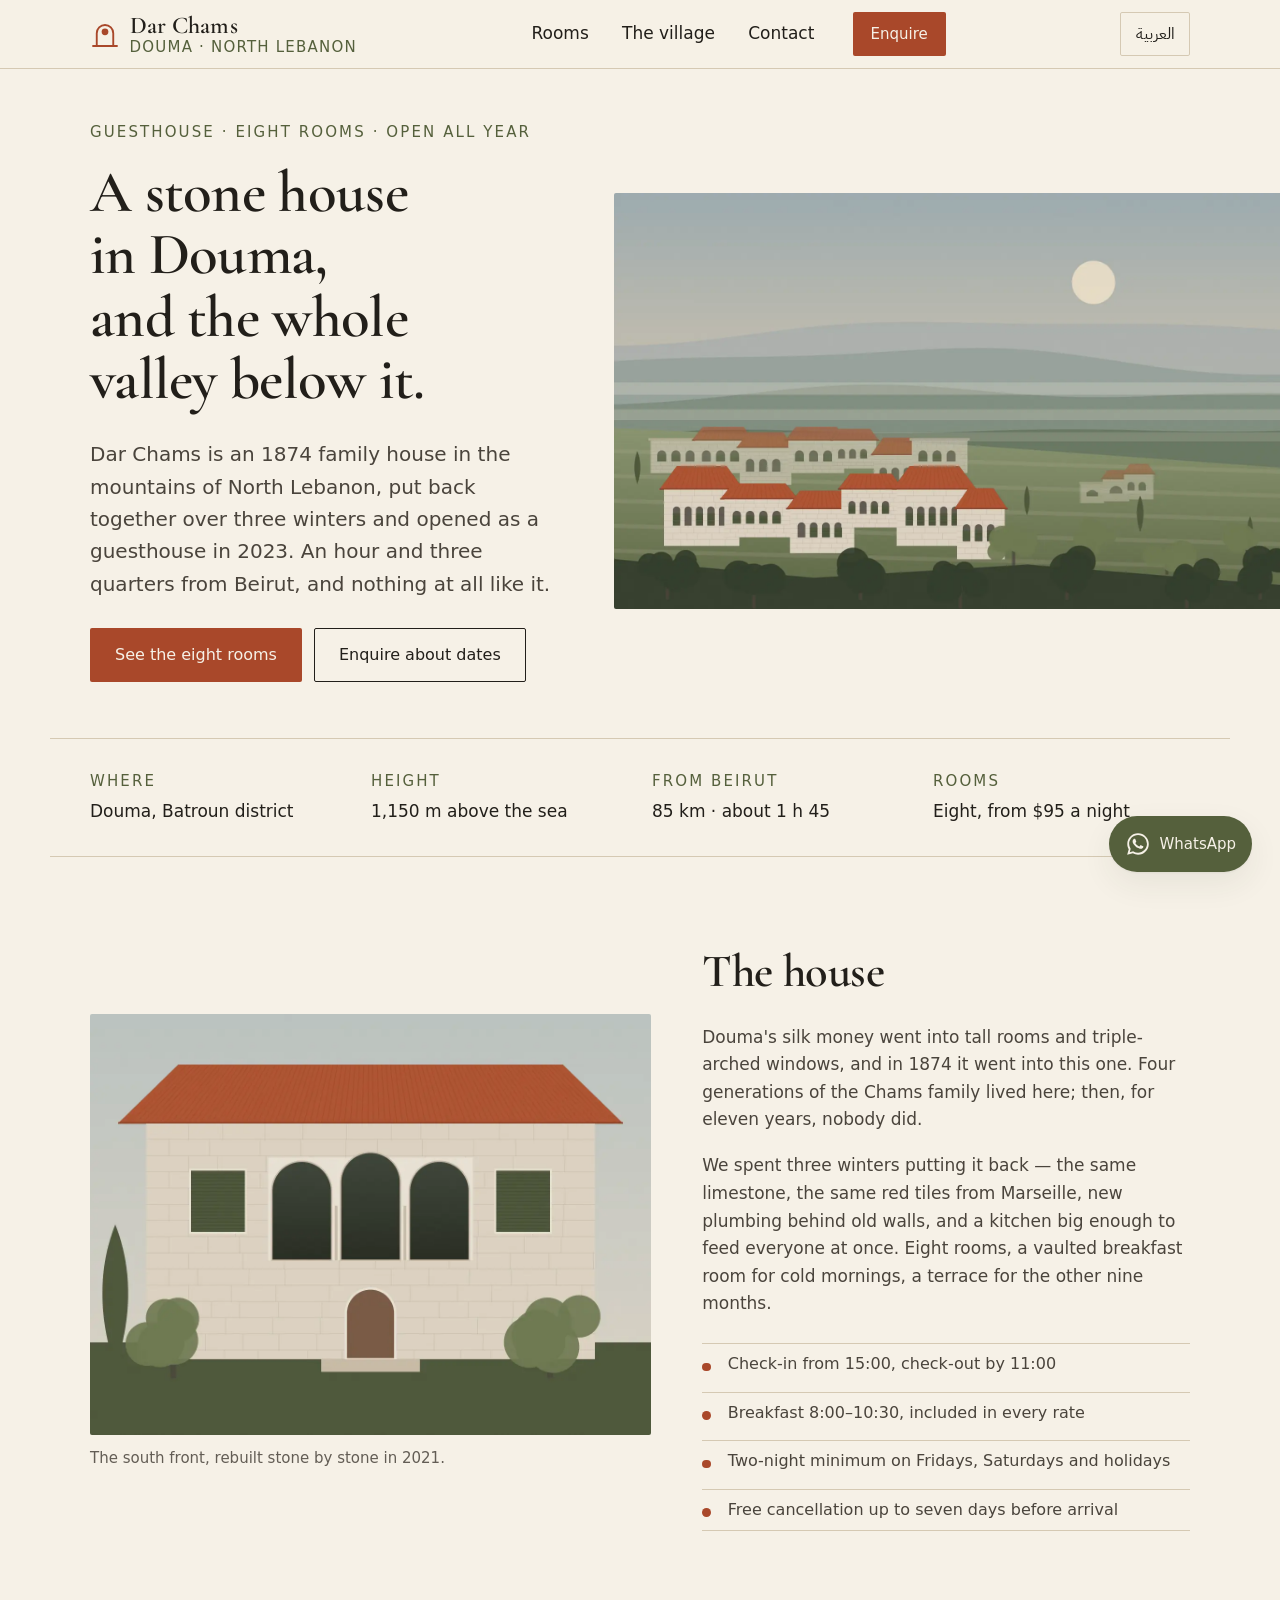
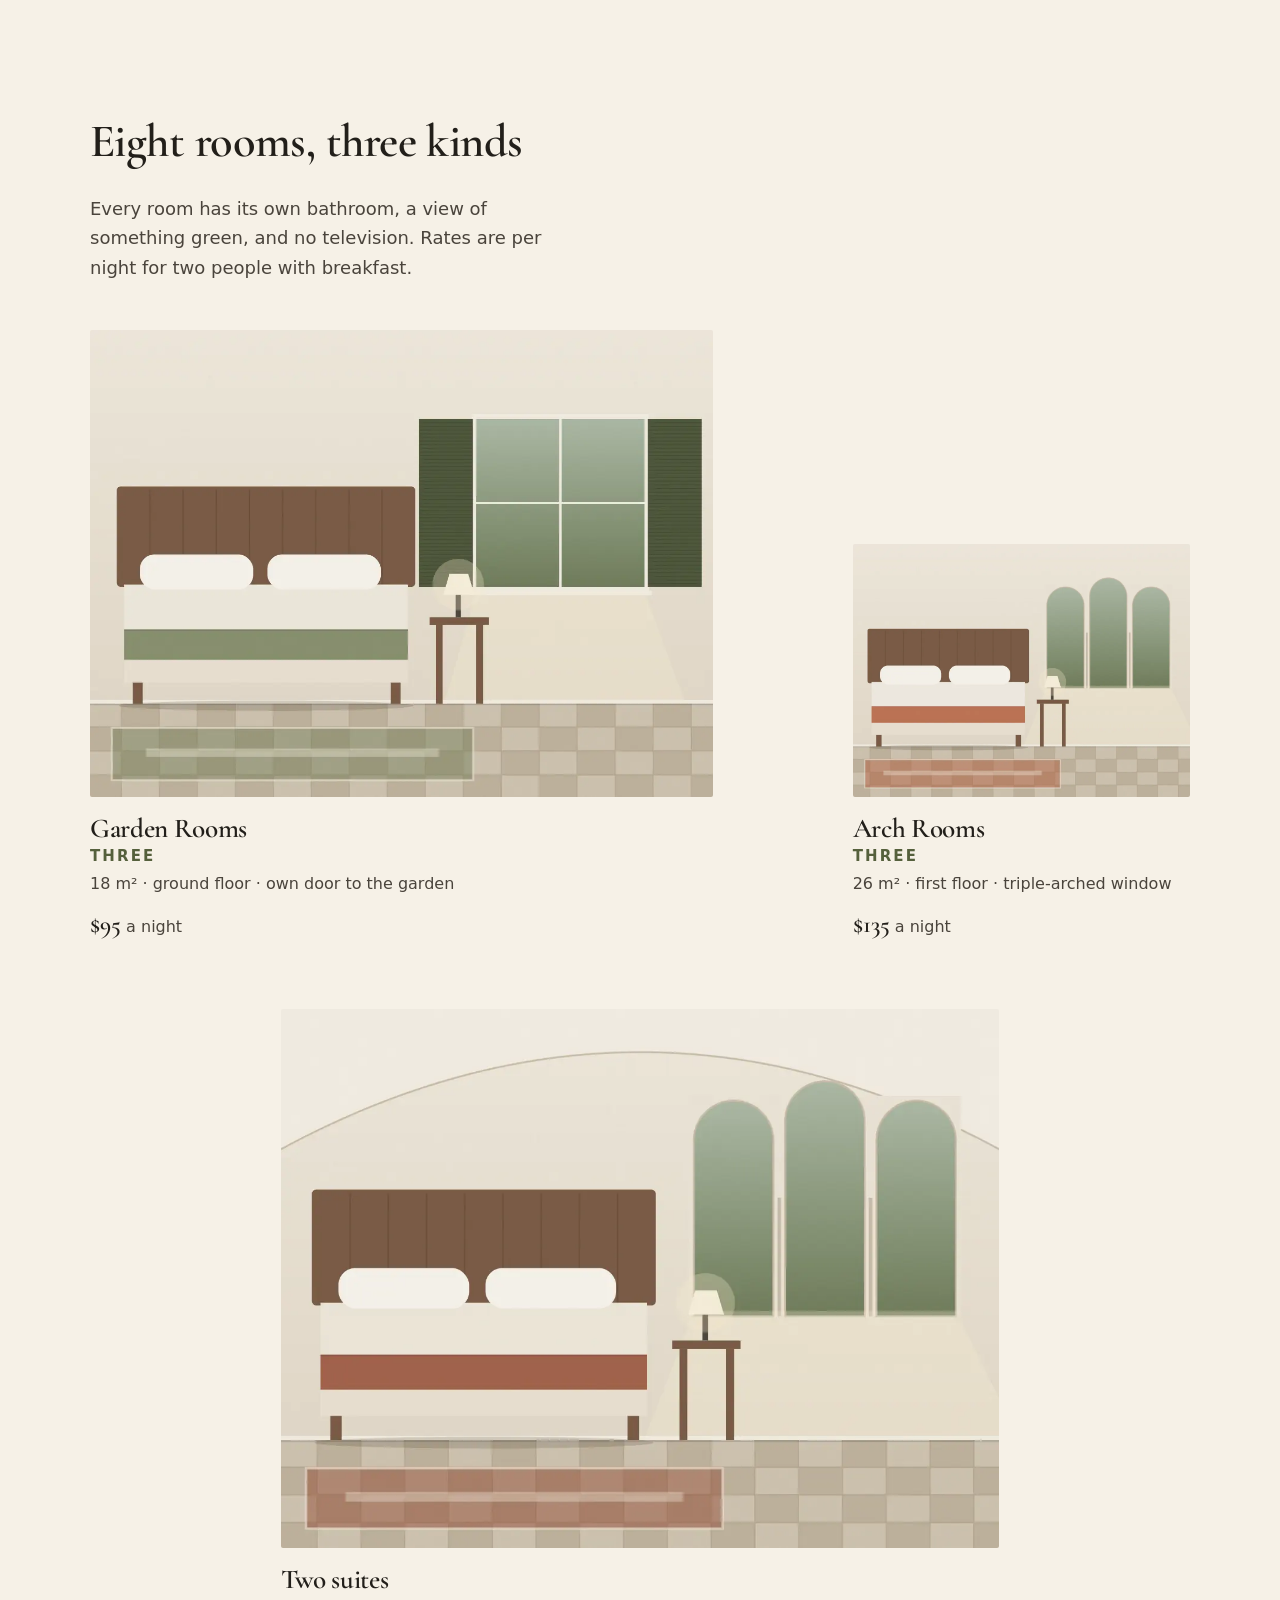
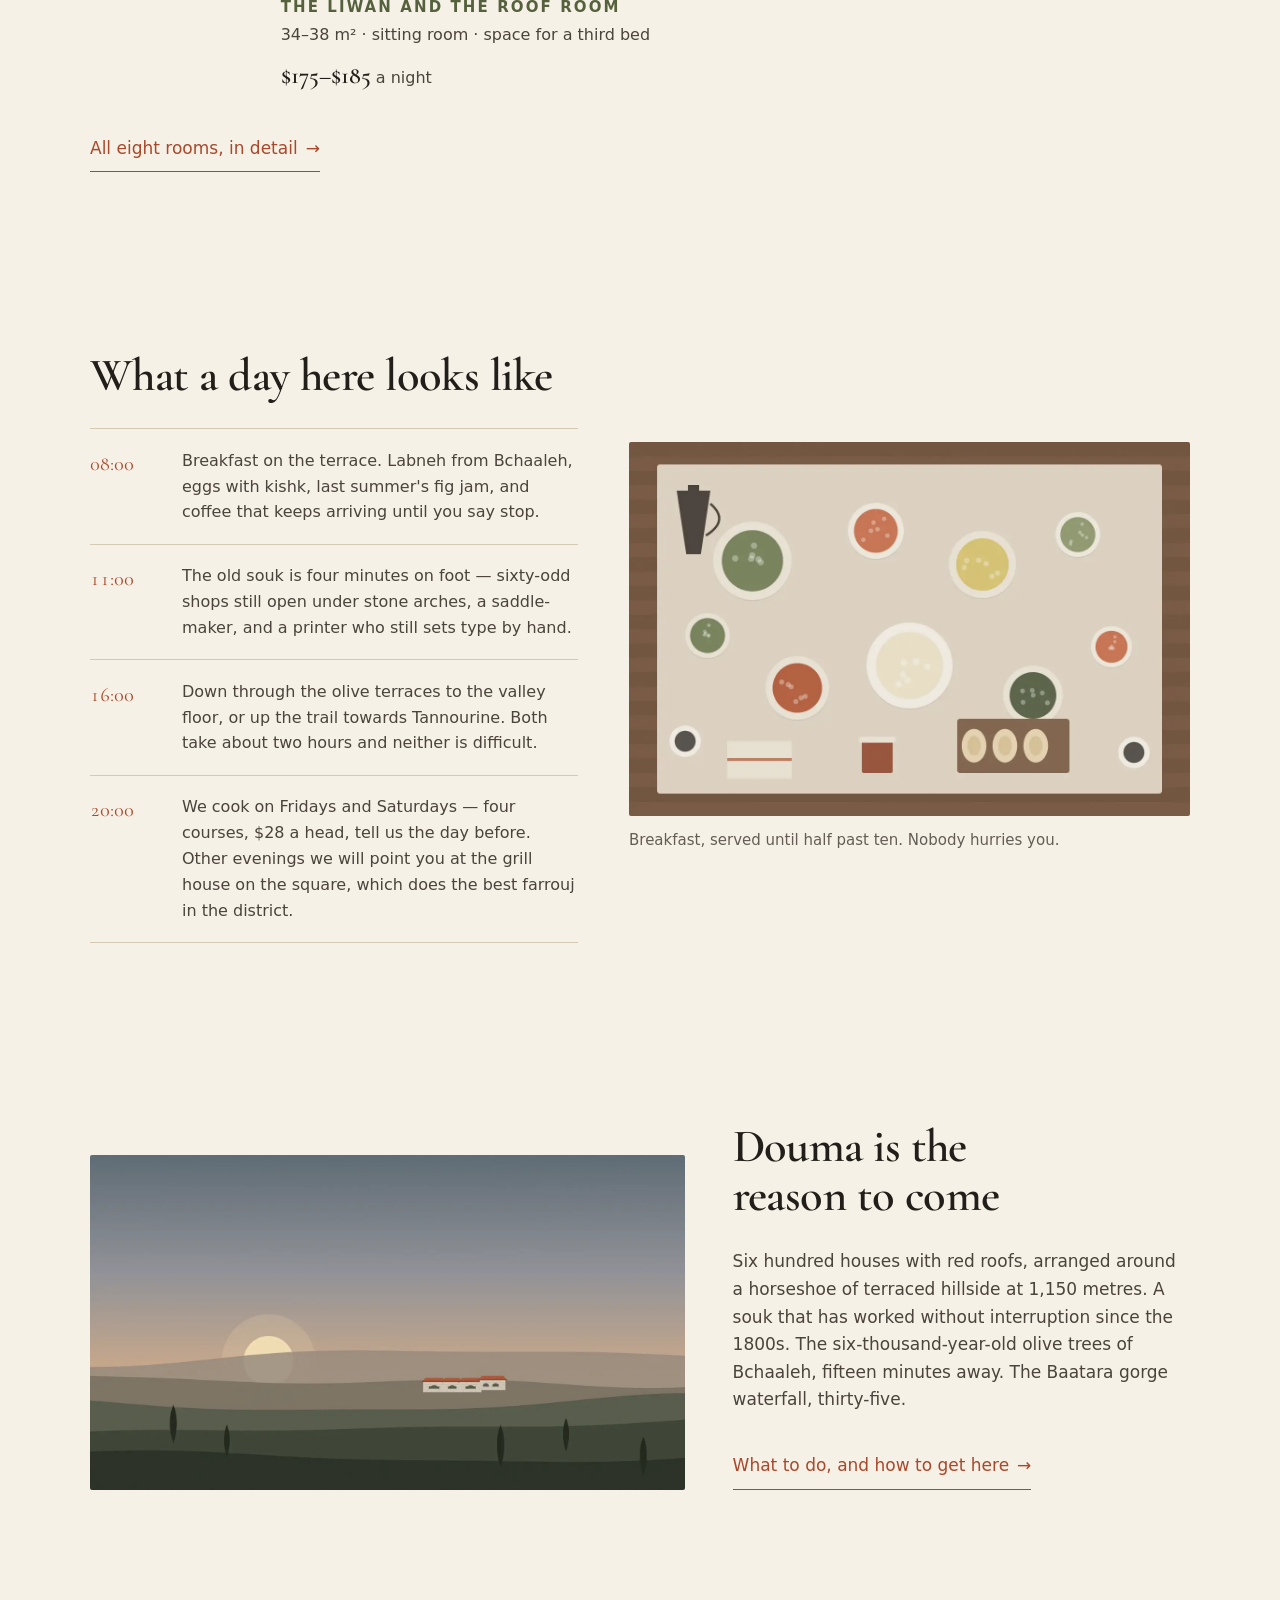
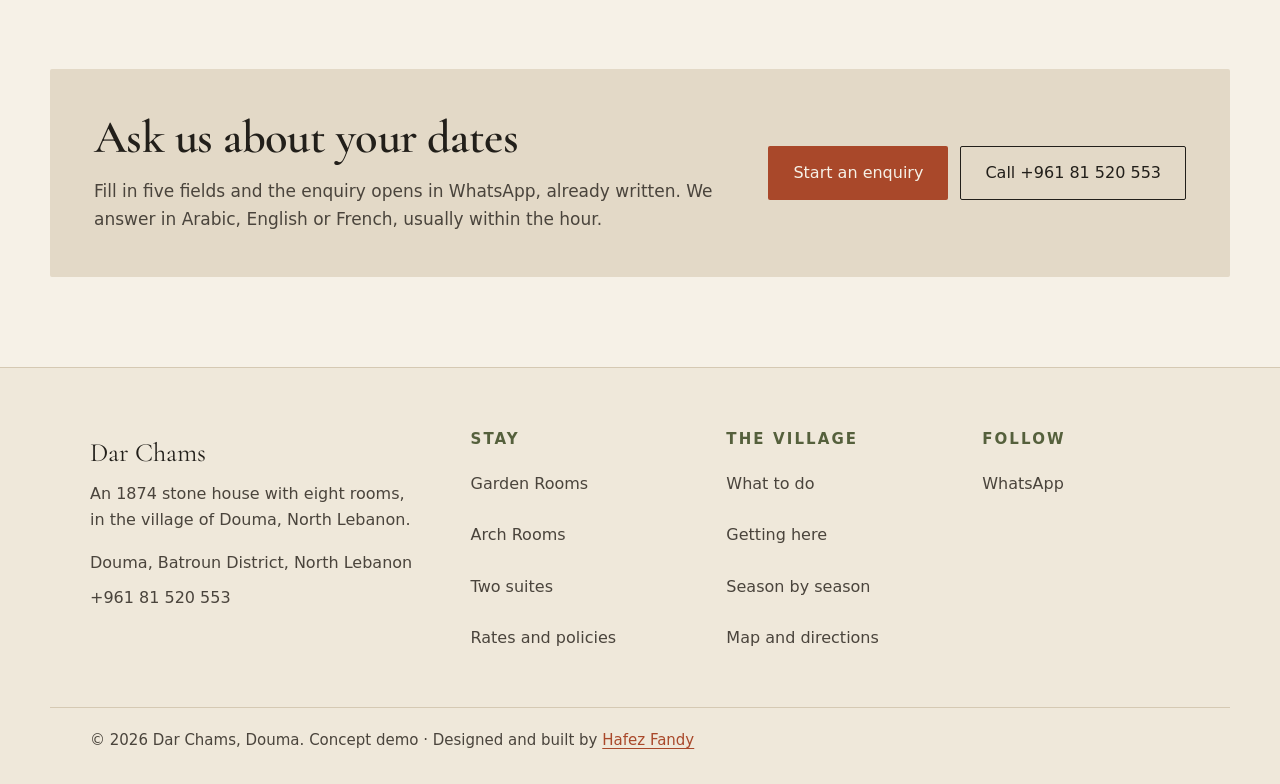
==== commit 1861ecdb: "Remove every invented identifier; make the Beirut drive consistent The site was publicly reachable c" ====
--- a/index.html
+++ b/index.html
@@ -4,7 +4,7 @@
 <meta charset="utf-8">
 <meta name="viewport" content="width=device-width, initial-scale=1, viewport-fit=cover">
 <title>Dar Chams — a stone guesthouse in Douma, North Lebanon</title>
-<meta name="description" content="An 1874 stone house in the mountain village of Douma, restored as an eight-room guesthouse. Ninety minutes from Beirut. Rooms from $95 a night, breakfast included.">
+<meta name="description" content="An 1874 stone house in the mountain village of Douma, restored as an eight-room guesthouse. An hour and three quarters from Beirut. Rooms from $95 a night, breakfast included.">
 <link rel="canonical" href="https://hafez121.github.io/dar-chams/">
 <meta name="theme-color" content="#F6F1E7">
 <meta property="og:type" content="website">
@@ -13,7 +13,7 @@
 <meta property="og:locale:alternate" content="ar_LB">
 <meta property="og:url" content="https://hafez121.github.io/dar-chams/">
 <meta property="og:title" content="Dar Chams — a stone guesthouse in Douma, North Lebanon">
-<meta property="og:description" content="An 1874 stone house in the mountain village of Douma, restored as an eight-room guesthouse. Ninety minutes from Beirut.">
+<meta property="og:description" content="An 1874 stone house in the mountain village of Douma, restored as an eight-room guesthouse. An hour and three quarters from Beirut.">
 <meta property="og:image" content="https://hafez121.github.io/dar-chams/img/og-cover.jpg">
 <meta property="og:image:width" content="1200">
 <meta property="og:image:height" content="630">
@@ -84,7 +84,7 @@
       <div class="hero__text">
         <p class="eyebrow" data-i18n="home.eyebrow">Guesthouse · eight rooms · open all year</p>
         <h1 data-i18n="home.h1">A stone house in Douma, and the whole valley below it.</h1>
-        <p class="lead" data-i18n="home.lead">Dar Chams is an 1874 family house in the mountains of North Lebanon, put back together over three winters and opened as a guesthouse in 2023. Ninety minutes from Beirut, and nothing at all like it.</p>
+        <p class="lead" data-i18n="home.lead">Dar Chams is an 1874 family house in the mountains of North Lebanon, put back together over three winters and opened as a guesthouse in 2023. An hour and three quarters from Beirut, and nothing at all like it.</p>
         <p class="hero__actions">
           <a class="btn btn--solid" href="rooms.html" data-i18n="home.cta.rooms">See the eight rooms</a>
           <a class="btn btn--ghost" href="contact.html#enquire" data-i18n="home.cta.enquire">Enquire about dates</a>
@@ -192,9 +192,9 @@
         <h2 id="dayHead" data-i18n="home.day.h2">What a day here looks like</h2>
         <ol class="daylist">
           <li><span class="daylist__t">08:00</span><p data-i18n="home.day.d1">Breakfast on the terrace. Labneh from Bchaaleh, eggs with kishk, last summer's fig jam, and coffee that keeps arriving until you say stop.</p></li>
-          <li><span class="daylist__t">11:00</span><p data-i18n="home.day.d2">The old souk is four minutes on foot — a hundred shops under stone arches, a saddle-maker, and a printer who still sets type by hand.</p></li>
+          <li><span class="daylist__t">11:00</span><p data-i18n="home.day.d2">The old souk is four minutes on foot — sixty-odd shops still open under stone arches, a saddle-maker, and a printer who still sets type by hand.</p></li>
           <li><span class="daylist__t">16:00</span><p data-i18n="home.day.d3">Down through the olive terraces to the valley floor, or up the trail towards Tannourine. Both take about two hours and neither is difficult.</p></li>
-          <li><span class="daylist__t">20:00</span><p data-i18n="home.day.d4">We cook on Fridays and Saturdays — four courses, $28 a head, tell us the day before. Other evenings we will send you to Abou Elias for the best grilled chicken in the district.</p></li>
+          <li><span class="daylist__t">20:00</span><p data-i18n="home.day.d4">We cook on Fridays and Saturdays — four courses, $28 a head, tell us the day before. Other evenings we will point you at the grill house on the square, which does the best farrouj in the district.</p></li>
         </ol>
       </div>
       <figure class="split__media">
@@ -237,7 +237,7 @@
       </div>
       <p class="enquire-band__actions">
         <a class="btn btn--solid" href="contact.html#enquire" data-i18n="home.enq.cta">Start an enquiry</a>
-        <a class="btn btn--ghost" href="tel:+96171555019" data-i18n="home.enq.call">Call +961 71 555 019</a>
+        <a class="btn btn--ghost" href="tel:+96181520553" data-i18n="home.enq.call">Call +961 81 520 553</a>
       </p>
     </div>
   </section>
@@ -250,9 +250,8 @@
       <p class="site-foot__name" data-i18n="brand.name">Dar Chams</p>
       <p data-i18n="foot.blurb">An 1874 stone house with eight rooms, in the village of Douma, North Lebanon.</p>
       <address>
-        <span data-i18n="foot.addr">Rue du Vieux Souk, Douma, Batroun District, Lebanon</span><br>
-        <a href="tel:+96171555019">+961 71 555 019</a><br>
-        <a href="mailto:stay@darchams.com">stay@darchams.com</a>
+        <span data-i18n="foot.addr">Douma, Batroun District, North Lebanon</span><br>
+        <a href="tel:+96181520553">+961 81 520 553</a>
       </address>
     </div>
     <nav class="site-foot__nav" aria-label="Footer">
@@ -276,9 +275,13 @@
     <div class="site-foot__social">
       <h2 class="site-foot__h" data-i18n="foot.follow">Follow</h2>
       <ul>
-        <li><a href="https://www.instagram.com/darchams" rel="me noopener" target="_blank">Instagram</a></li>
-        <li><a href="https://www.facebook.com/darchams" rel="me noopener" target="_blank">Facebook</a></li>
-        <li><a href="https://wa.me/96171555019" rel="noopener" target="_blank">WhatsApp</a></li>
+        <!-- TODO: add the real Instagram and Facebook links here once the
+             accounts exist. The previous handles were invented and resolved to
+             unrelated third-party accounts, so they were removed. Do not guess
+             a handle: confirm it, then add
+             <li><a href="https://www.instagram.com/HANDLE" rel="me noopener" target="_blank">Instagram</a></li>
+             <li><a href="https://www.facebook.com/HANDLE" rel="me noopener" target="_blank">Facebook</a></li> -->
+        <li><a href="https://wa.me/96181520553" rel="noopener" target="_blank">WhatsApp</a></li>
       </ul>
     </div>
   </div>
@@ -287,8 +290,8 @@
   </div>
 </footer>
 
-<!-- Floating WhatsApp button. DEMO NUMBER: +961 71 555 019 is fictional. -->
-<a class="wa-fab" href="https://wa.me/96171555019?text=Hello%20Dar%20Chams%20%E2%80%94%20I%27d%20like%20to%20ask%20about%20a%20stay." target="_blank" rel="noopener"
+<!-- Floating WhatsApp button. DEMO NUMBER: +961 81 520 553 is fictional. -->
+<a class="wa-fab" href="https://wa.me/96181520553?text=Hello%20Dar%20Chams%20%E2%80%94%20I%27d%20like%20to%20ask%20about%20a%20stay." target="_blank" rel="noopener"
    data-wa-fab data-i18n-attr="aria-label:wa.aria" aria-label="Message Dar Chams on WhatsApp">
   <svg viewBox="0 0 24 24" aria-hidden="true" focusable="false" width="26" height="26">
     <path fill="currentColor" d="M12.04 2C6.58 2 2.13 6.45 2.13 11.91c0 1.75.46 3.45 1.32 4.95L2 22l5.25-1.38a9.9 9.9 0 0 0 4.79 1.22h.01c5.46 0 9.91-4.45 9.91-9.91C21.96 6.45 17.5 2 12.04 2Zm0 18.02h-.01a8.2 8.2 0 0 1-4.19-1.15l-.3-.18-3.11.82.83-3.04-.2-.31a8.17 8.17 0 0 1-1.26-4.35c0-4.54 3.7-8.23 8.24-8.23 2.2 0 4.27.86 5.83 2.41a8.19 8.19 0 0 1 2.41 5.83c0 4.54-3.7 8.2-8.24 8.2Zm4.52-6.16c-.25-.12-1.47-.72-1.69-.81-.23-.08-.39-.12-.56.13-.16.25-.64.8-.78.97-.14.16-.29.18-.54.06-.25-.12-1.05-.39-1.99-1.23-.74-.66-1.23-1.47-1.38-1.72-.14-.25-.01-.38.11-.5.11-.11.25-.29.37-.43.12-.15.16-.25.25-.41.08-.17.04-.31-.02-.43-.06-.12-.56-1.34-.76-1.84-.2-.48-.4-.42-.56-.43h-.48c-.16 0-.43.06-.65.31-.22.25-.85.84-.85 2.05s.87 2.38.99 2.54c.12.16 1.71 2.61 4.15 3.66.58.25 1.03.4 1.39.51.58.19 1.11.16 1.53.1.47-.07 1.47-.6 1.67-1.18.21-.58.21-1.07.15-1.18-.06-.11-.22-.17-.47-.29Z"/>
@@ -296,6 +299,11 @@
   <span class="wa-fab__label" data-i18n="wa.label">WhatsApp</span>
 </a>
 
+<!-- Hotel JSON-LD. No email, no sameAs and no geo block: the address,
+     the social accounts and the coordinates were invented, and an invented
+     identifier in structured data is worse than none - search engines treat
+     it as a factual claim about a real business.
+     TODO: add "email", "sameAs" and "geo" back once they are real. -->
 <script type="application/ld+json">
 {
   "@context": "https://schema.org",
@@ -304,8 +312,7 @@
   "description": "An 1874 stone guesthouse with eight rooms in the mountain village of Douma, North Lebanon.",
   "url": "https://hafez121.github.io/dar-chams/",
   "image": "https://hafez121.github.io/dar-chams/img/og-cover.jpg",
-  "telephone": "+961-71-555019",
-  "email": "stay@darchams.com",
+  "telephone": "+961-81-520553",
   "priceRange": "$95-$185",
   "currenciesAccepted": "USD, LBP",
   "numberOfRooms": 8,
@@ -315,24 +322,41 @@
   "smokingAllowed": false,
   "address": {
     "@type": "PostalAddress",
-    "streetAddress": "Rue du Vieux Souk",
     "addressLocality": "Douma",
     "addressRegion": "Batroun District, North Governorate",
-    "postalCode": "1304",
     "addressCountry": "LB"
   },
-  "geo": { "@type": "GeoCoordinates", "latitude": 34.2172, "longitude": 35.8339 },
   "amenityFeature": [
-    { "@type": "LocationFeatureSpecification", "name": "Free breakfast", "value": true },
-    { "@type": "LocationFeatureSpecification", "name": "Free parking", "value": true },
-    { "@type": "LocationFeatureSpecification", "name": "Free Wi-Fi", "value": true },
-    { "@type": "LocationFeatureSpecification", "name": "Garden terrace", "value": true },
-    { "@type": "LocationFeatureSpecification", "name": "Wood stove heating", "value": true },
-    { "@type": "LocationFeatureSpecification", "name": "Airport transfer on request", "value": true }
-  ],
-  "sameAs": [
-    "https://www.instagram.com/darchams",
-    "https://www.facebook.com/darchams"
+    {
+      "@type": "LocationFeatureSpecification",
+      "name": "Free breakfast",
+      "value": true
+    },
+    {
+      "@type": "LocationFeatureSpecification",
+      "name": "Free parking",
+      "value": true
+    },
+    {
+      "@type": "LocationFeatureSpecification",
+      "name": "Free Wi-Fi",
+      "value": true
+    },
+    {
+      "@type": "LocationFeatureSpecification",
+      "name": "Garden terrace",
+      "value": true
+    },
+    {
+      "@type": "LocationFeatureSpecification",
+      "name": "Wood stove heating",
+      "value": true
+    },
+    {
+      "@type": "LocationFeatureSpecification",
+      "name": "Airport transfer on request",
+      "value": true
+    }
   ]
 }
 </script>
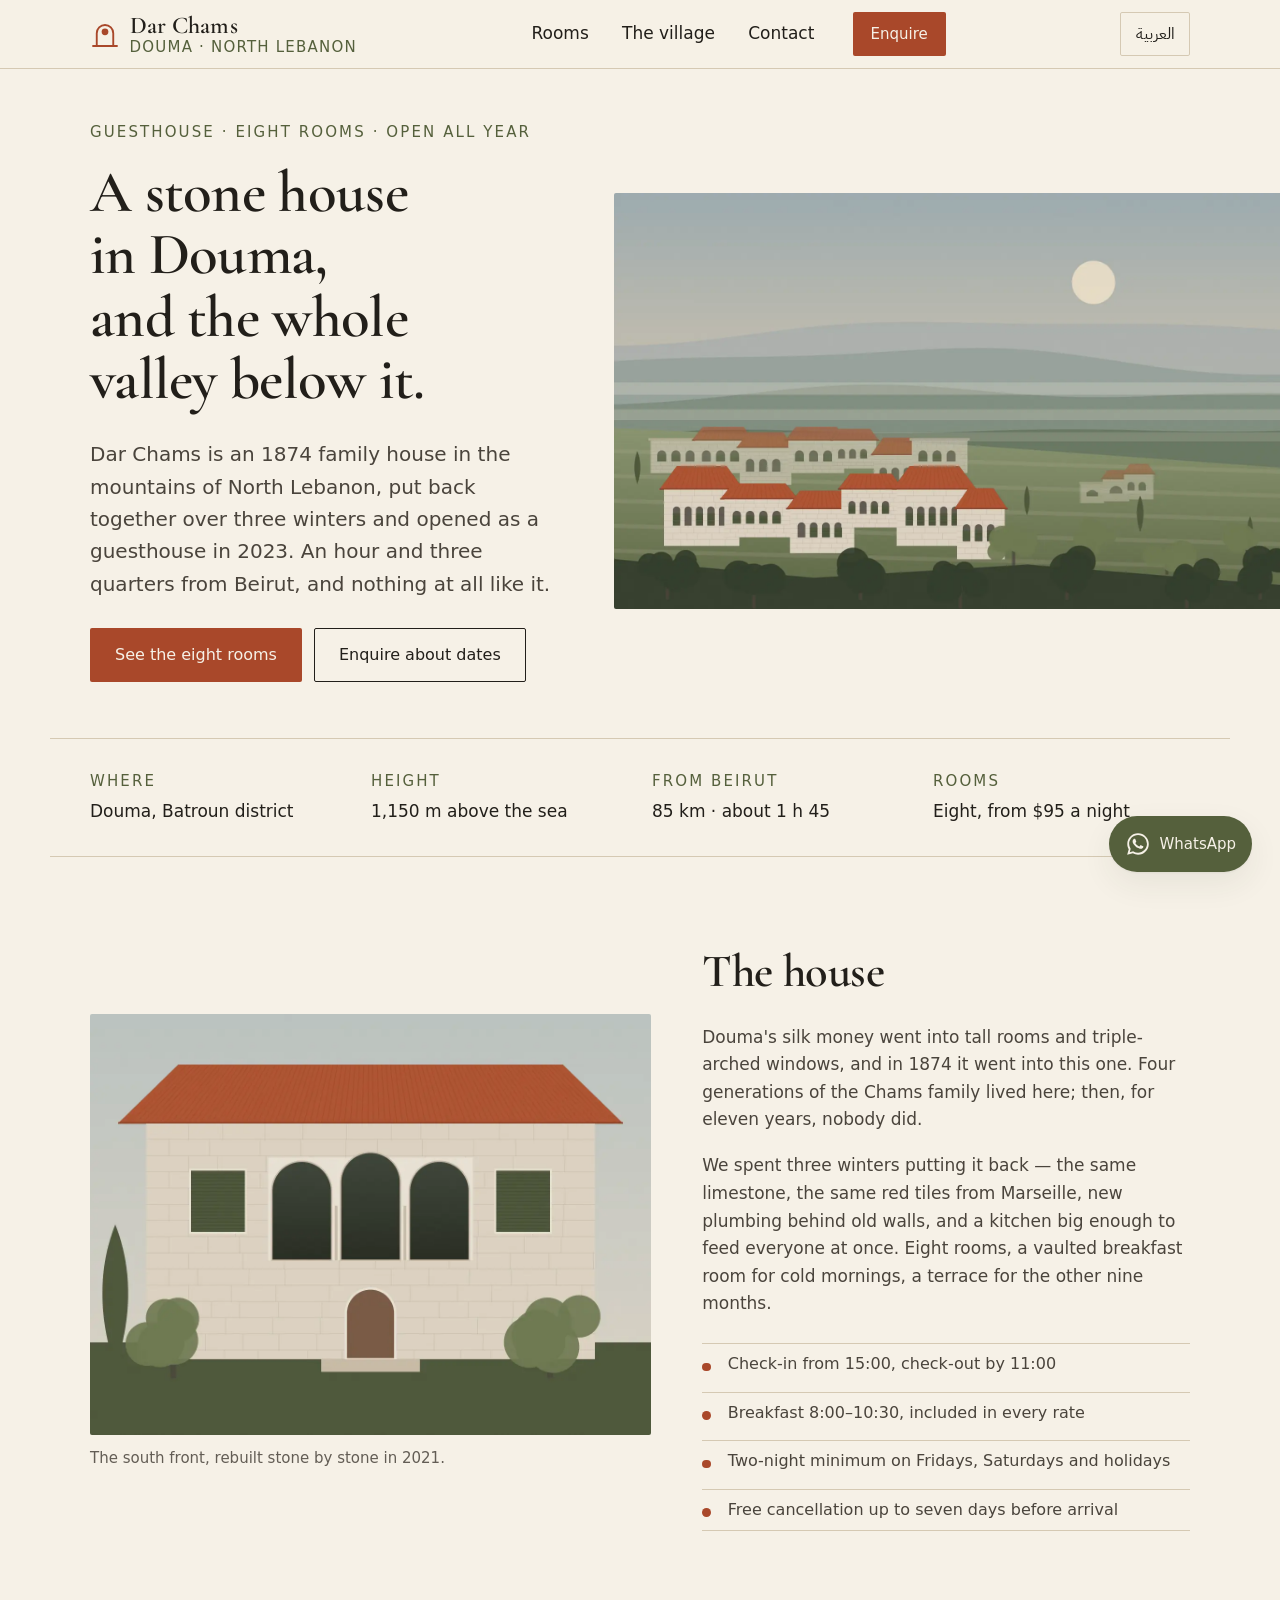
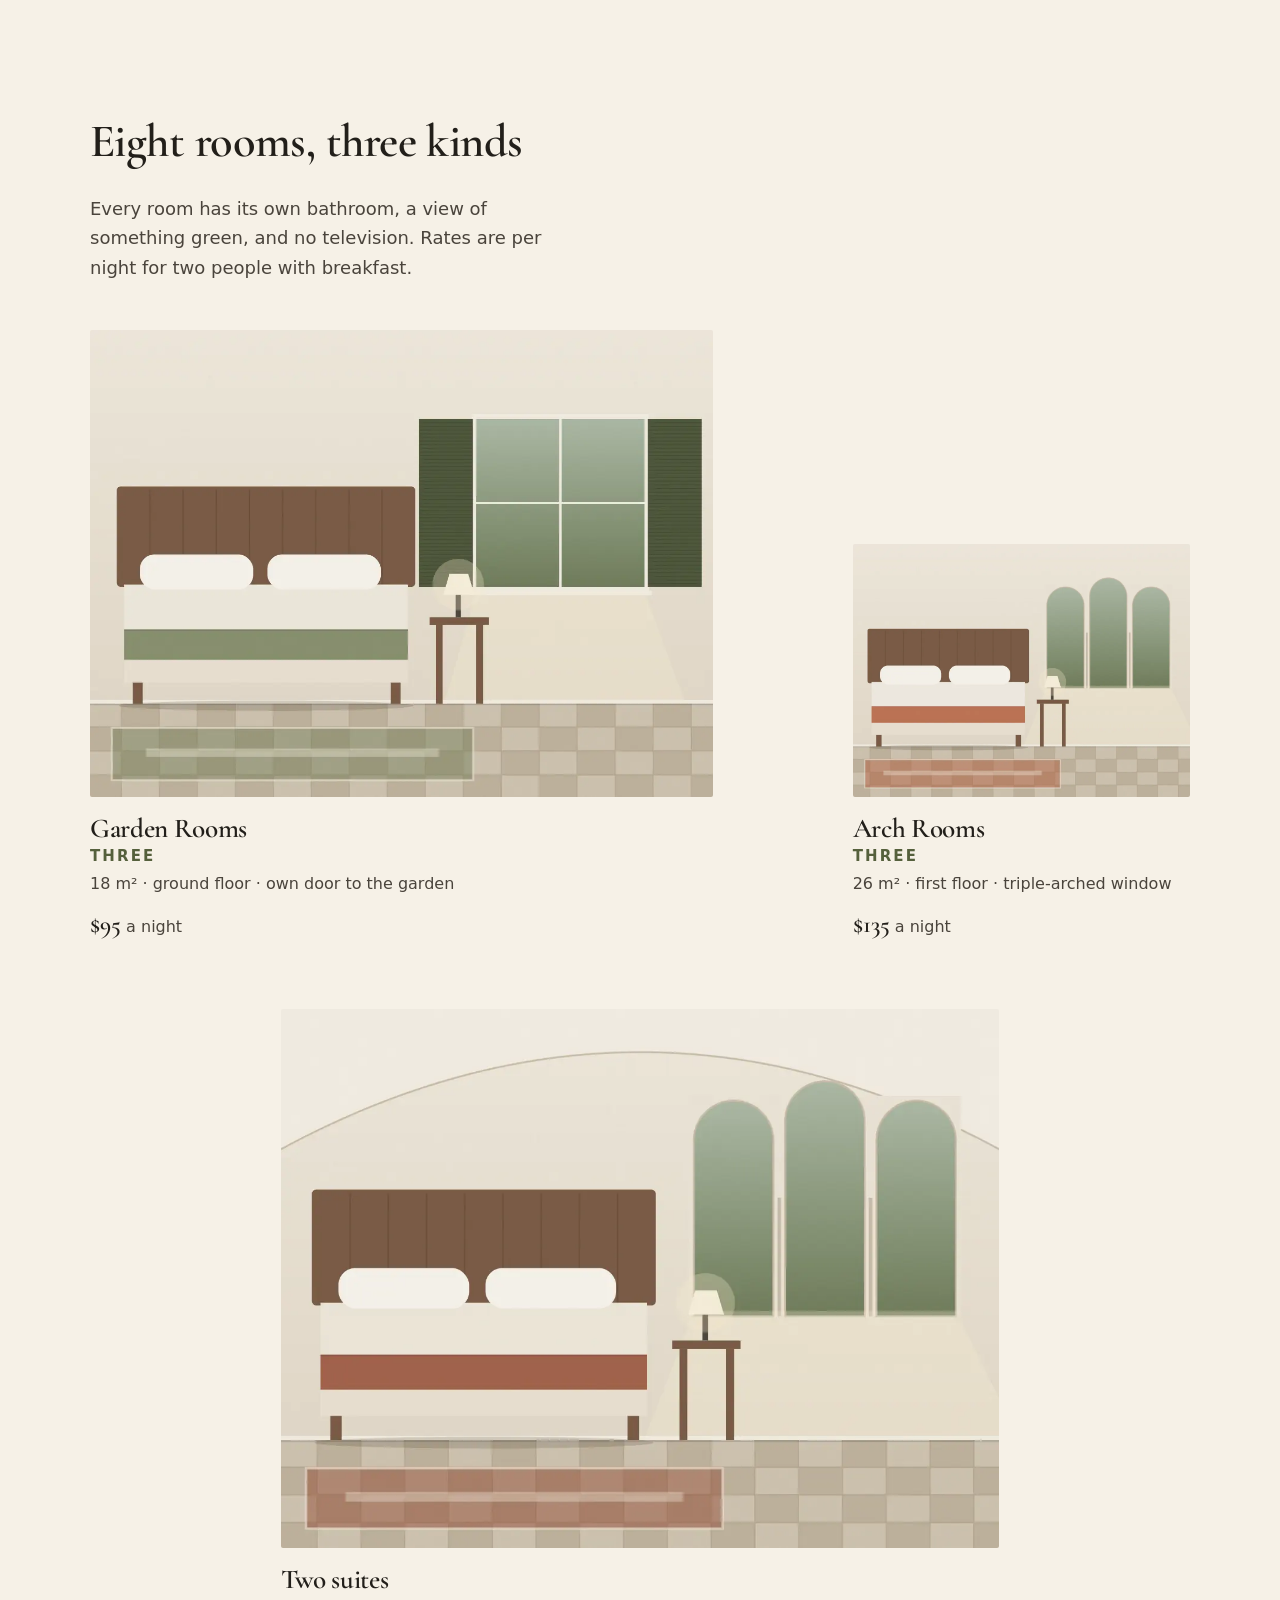
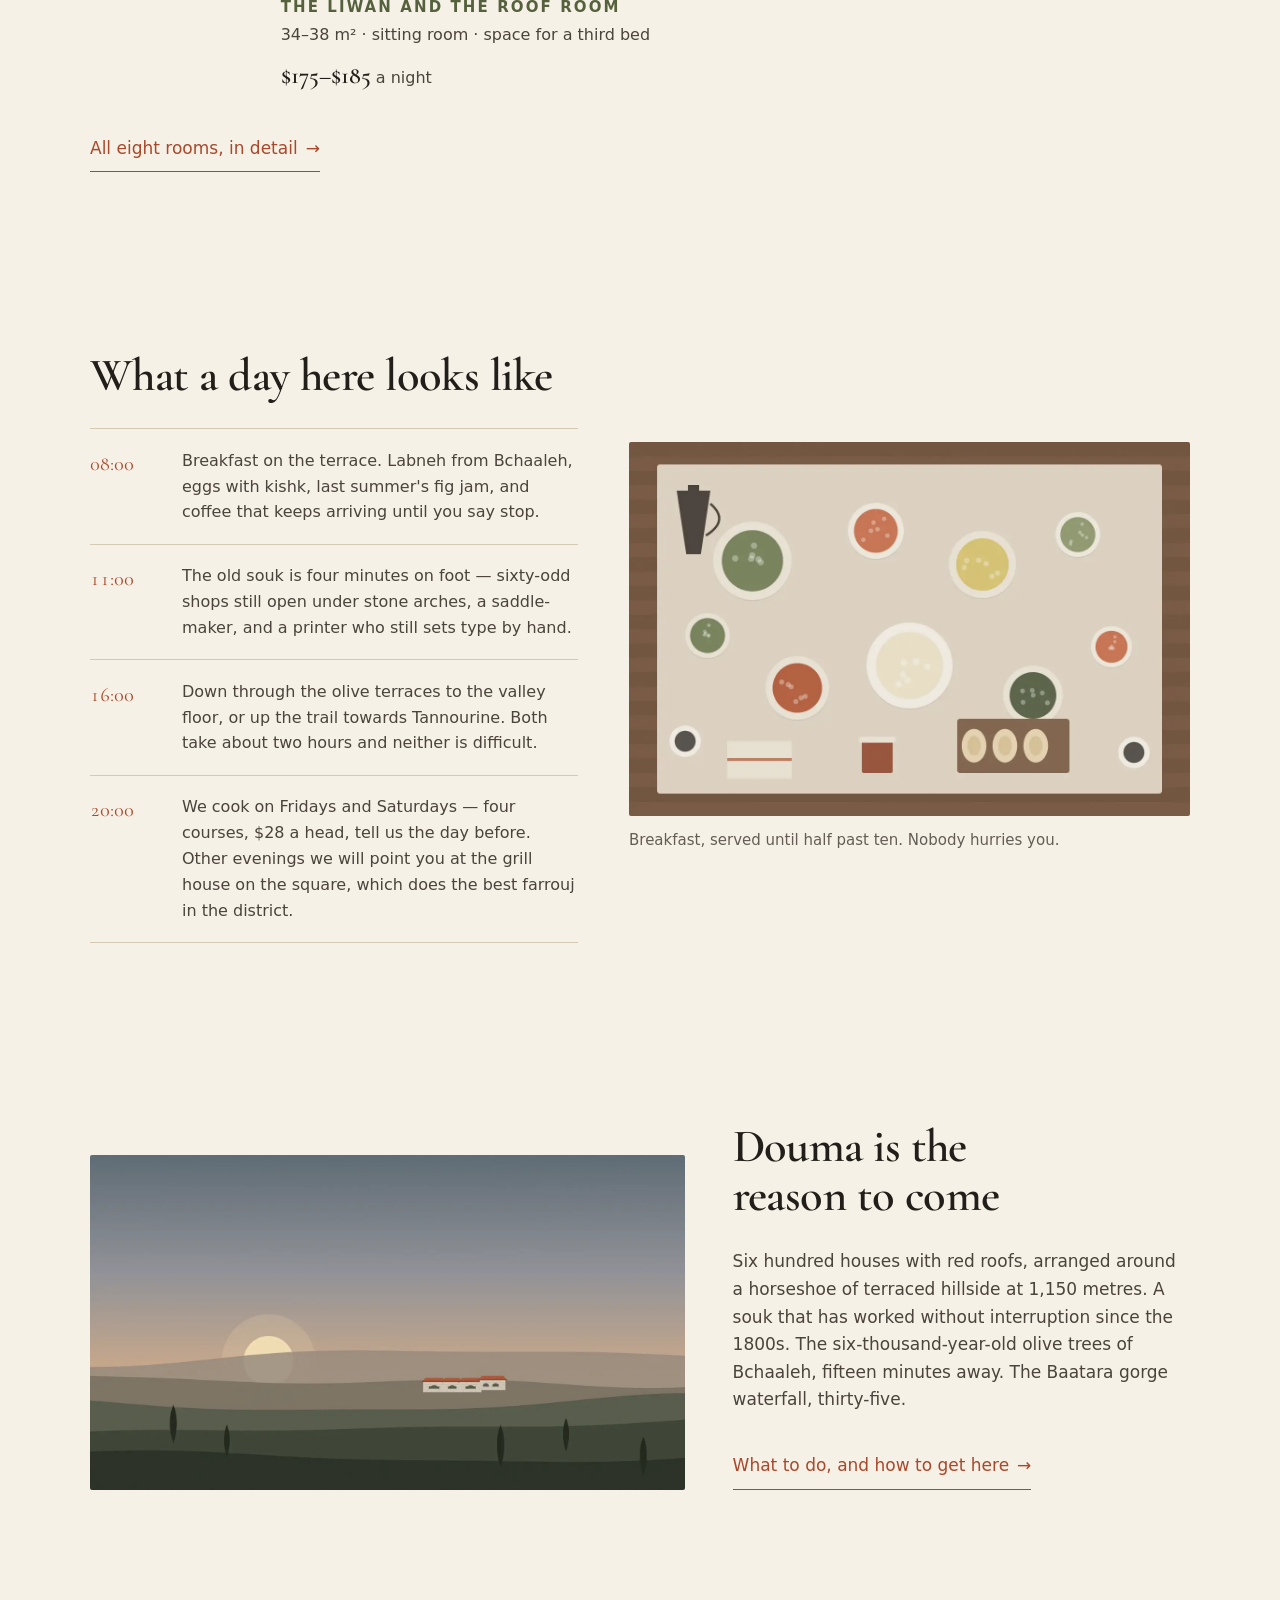
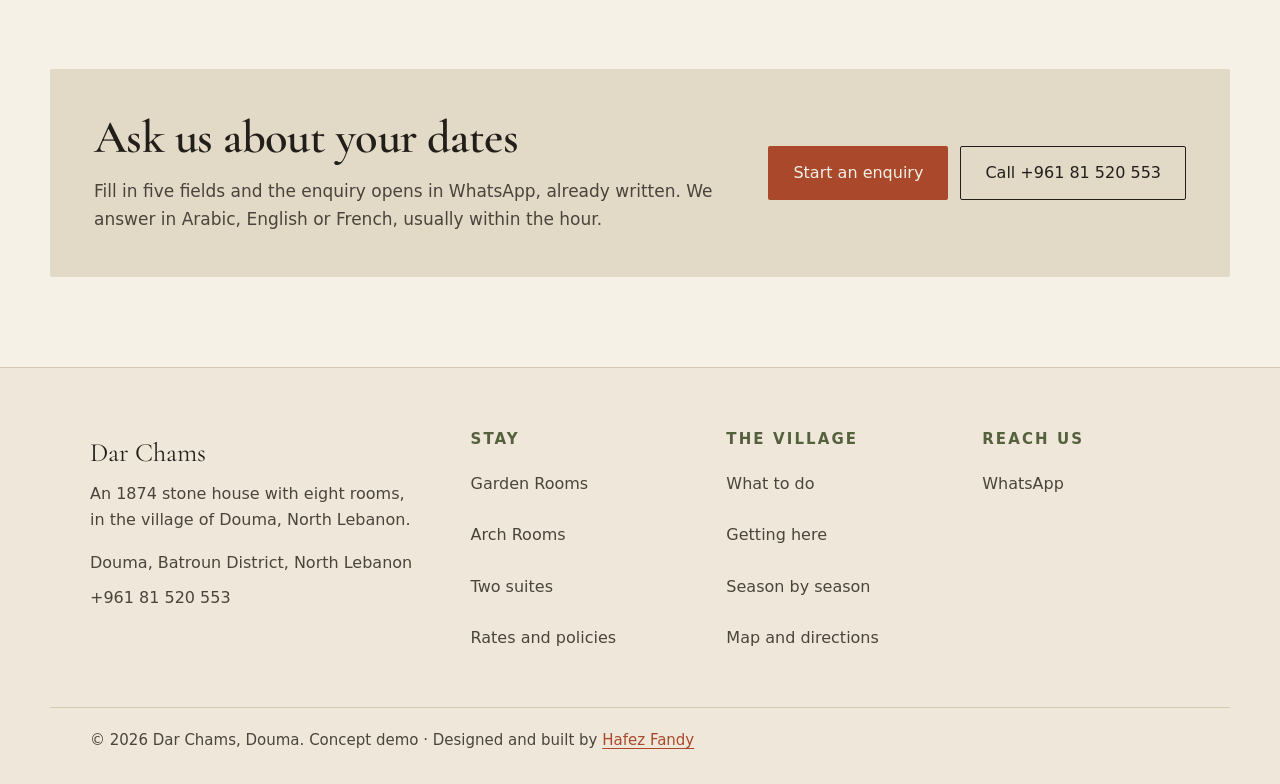
==== commit 1eef0be5: "Assert the retired identifiers are gone from what is actually served Removing something from the rep" ====
--- a/index.html
+++ b/index.html
@@ -273,9 +273,10 @@
       </ul>
     </nav>
     <div class="site-foot__social">
-      <h2 class="site-foot__h" data-i18n="foot.follow">Follow</h2>
+      <h2 class="site-foot__h" data-i18n="foot.follow">Reach us</h2>
       <ul>
-        <!-- TODO: add the real Instagram and Facebook links here once the
+        <!-- TODO: change this heading back to "Follow" (foot.follow, both
+             languages) and add the real Instagram and Facebook links here once the
              accounts exist. The previous handles were invented and resolved to
              unrelated third-party accounts, so they were removed. Do not guess
              a handle: confirm it, then add
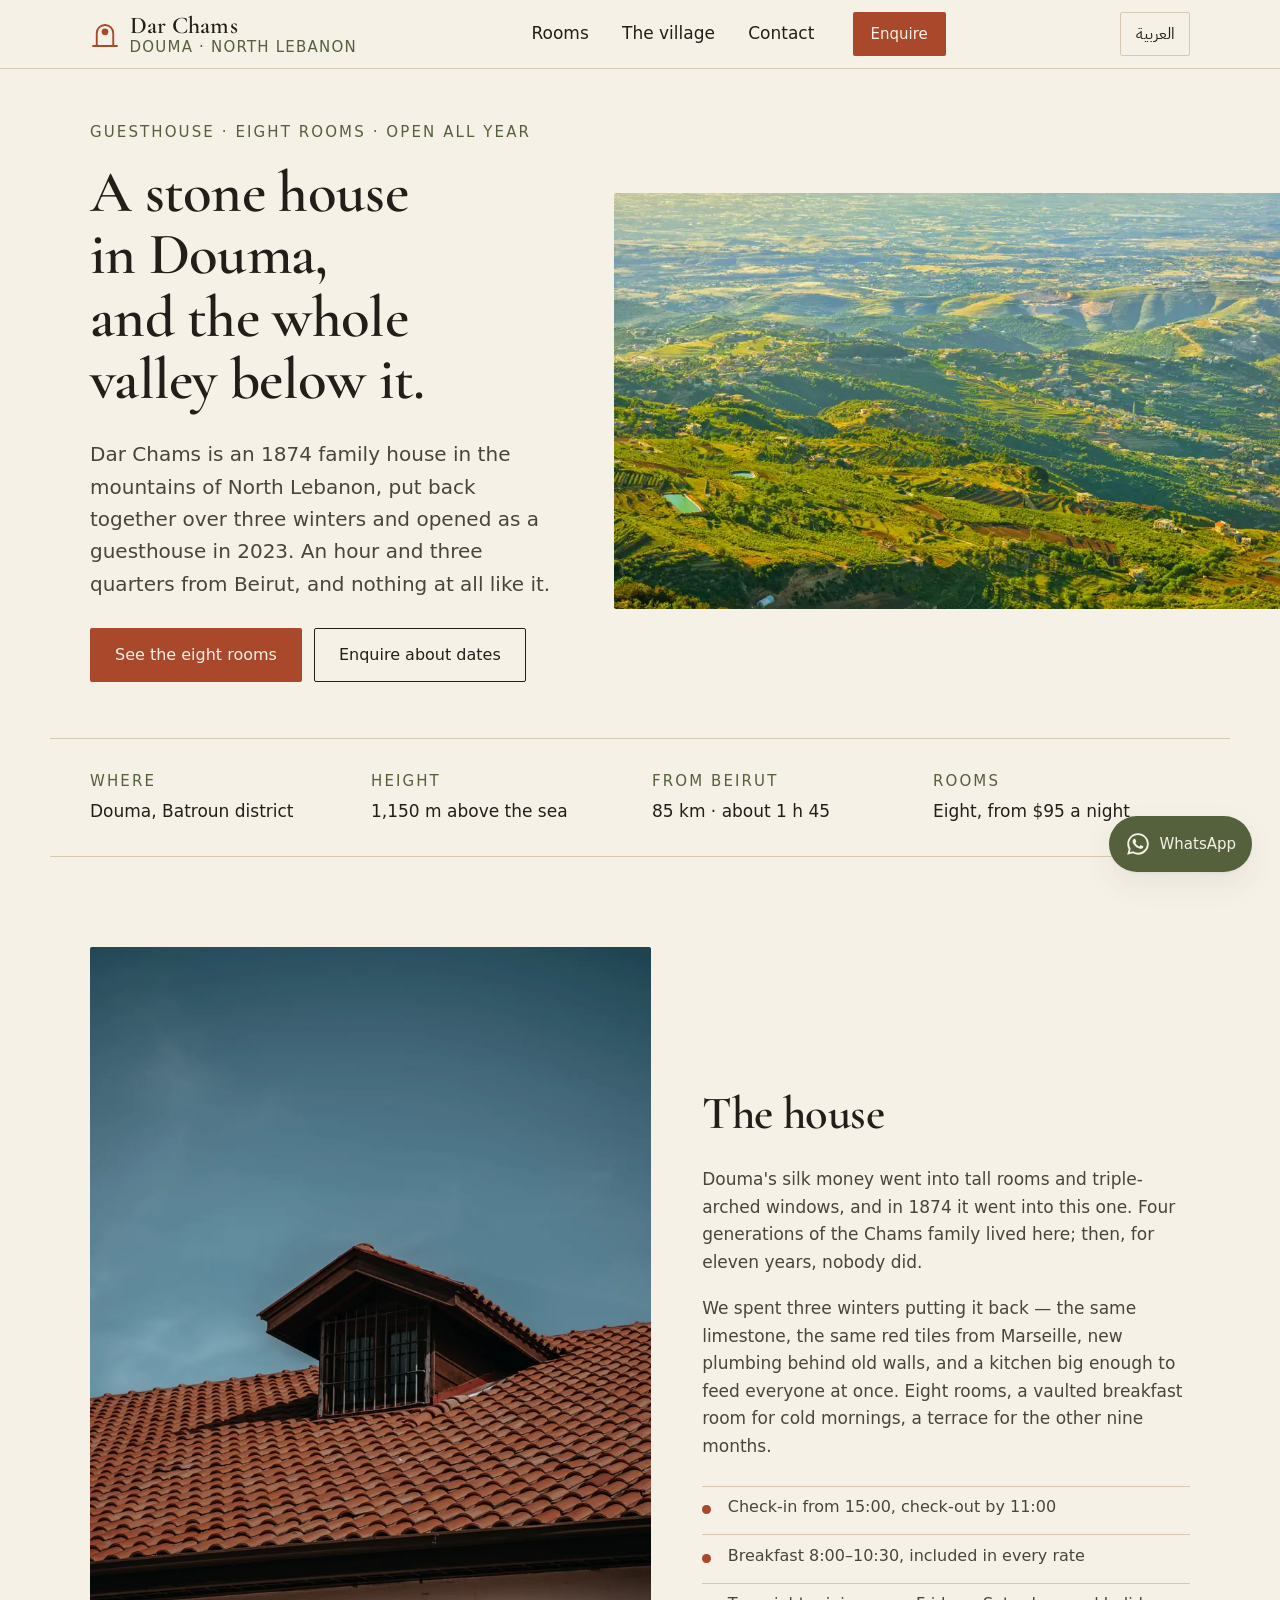
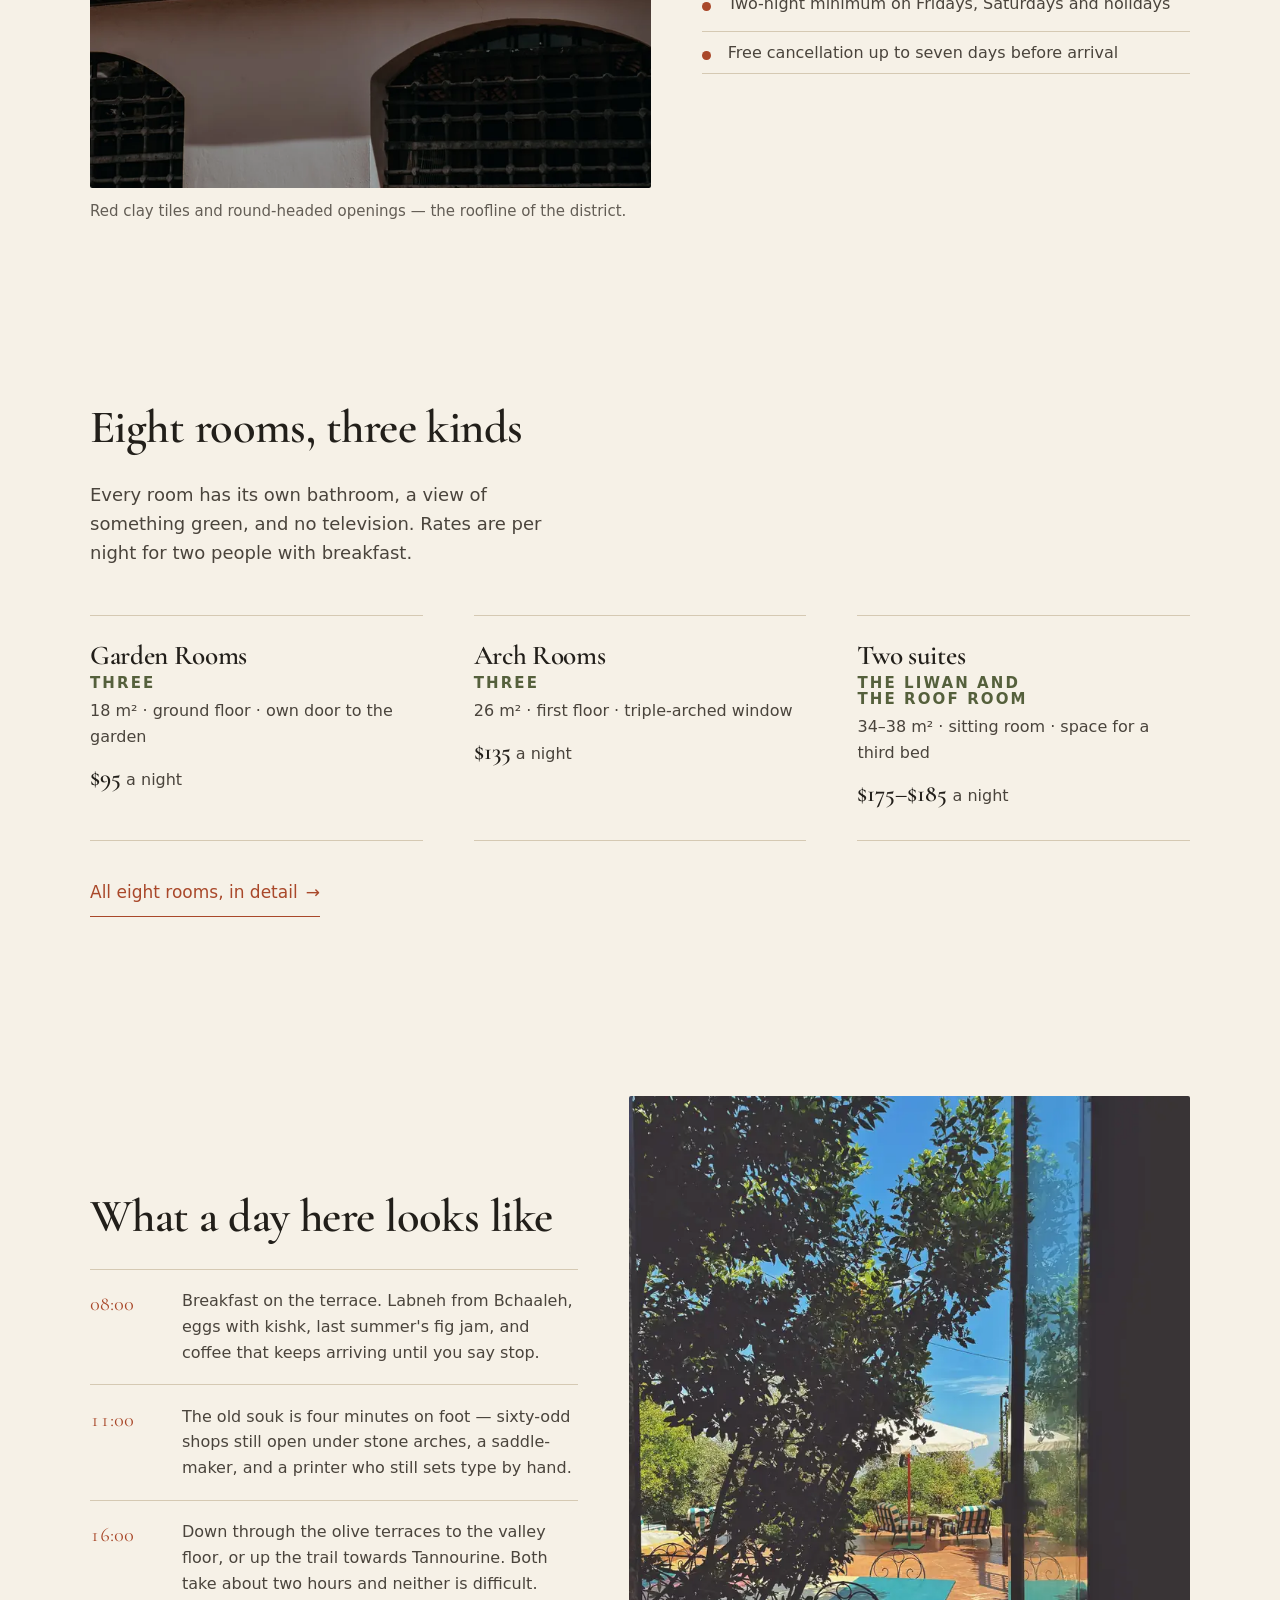
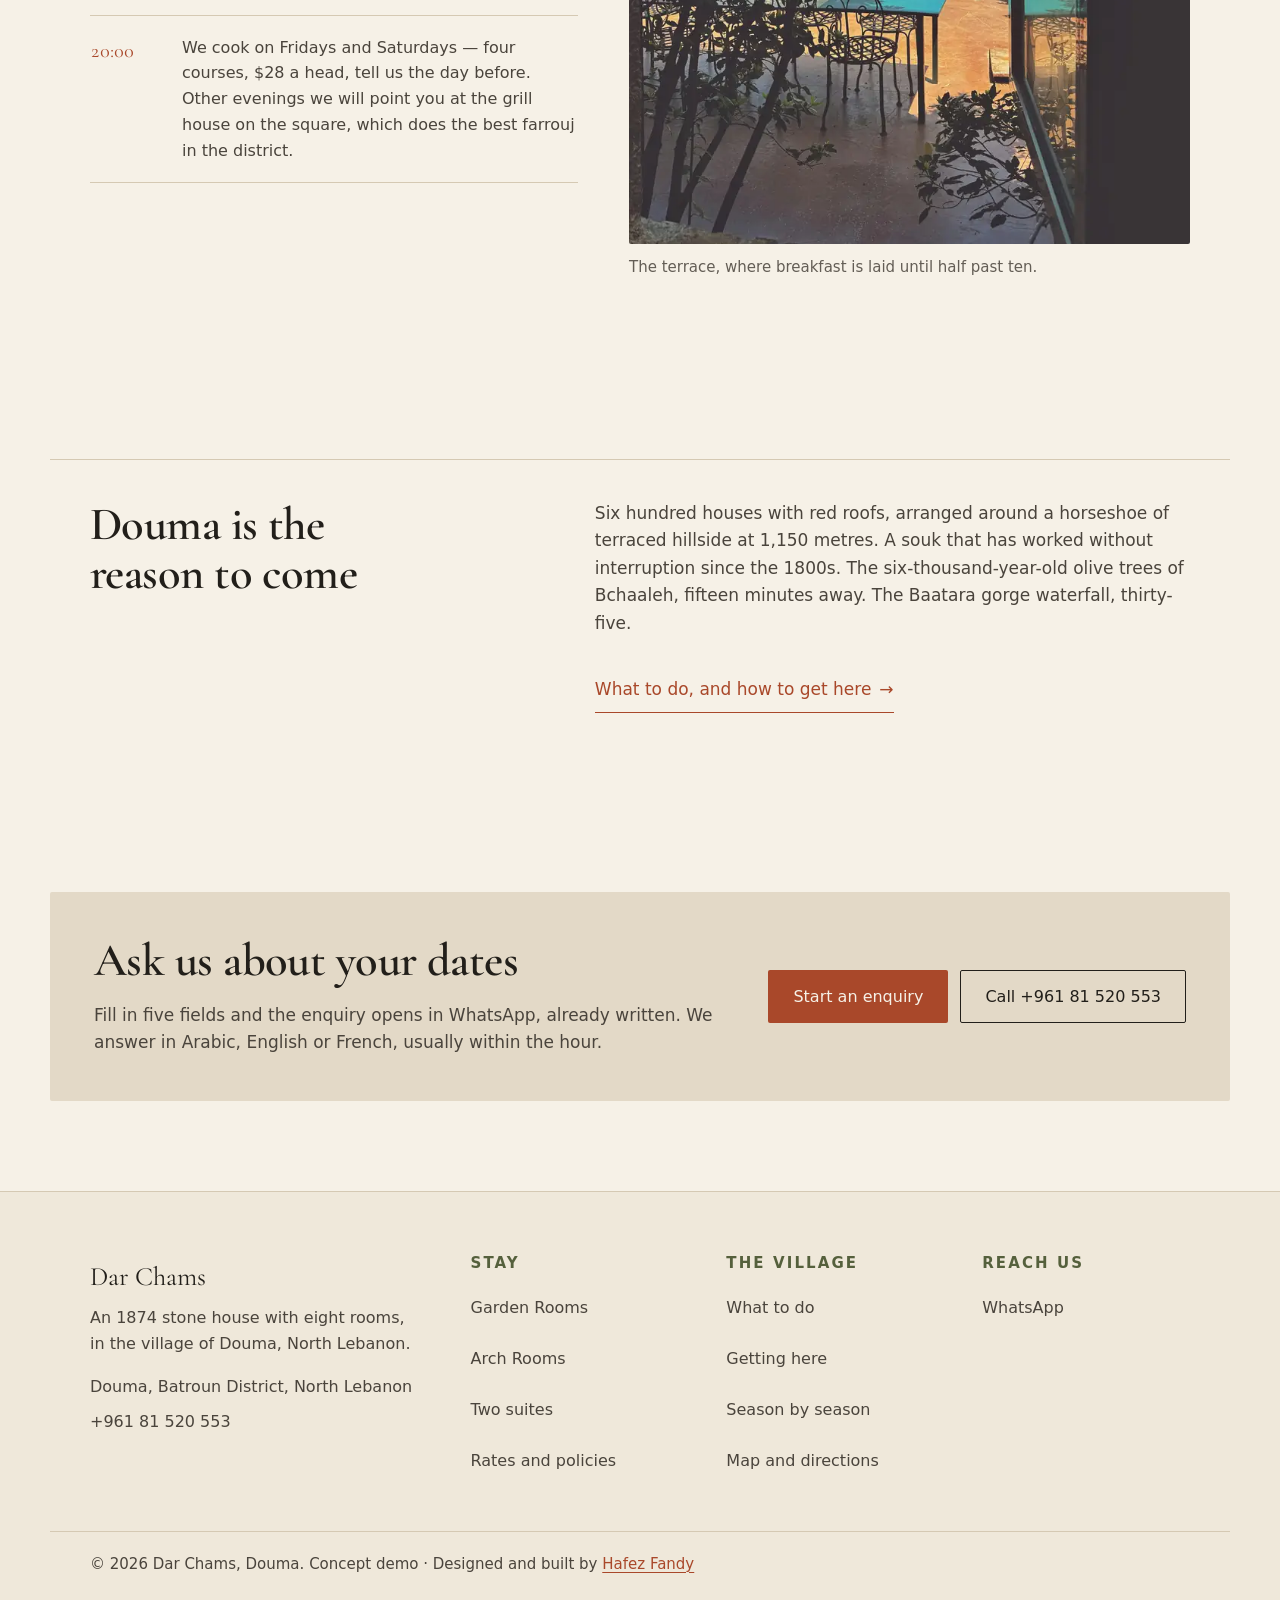
==== commit 4521bc8b: "Replace every generated illustration with real photography Eight of the nine delivered photographs a" ====
--- a/index.html
+++ b/index.html
@@ -17,7 +17,7 @@
 <meta property="og:image" content="https://hafez121.github.io/dar-chams/img/og-cover.jpg">
 <meta property="og:image:width" content="1200">
 <meta property="og:image:height" content="630">
-<meta property="og:image:alt" content="Douma at dusk: limestone houses with red tile roofs on a terraced slope.">
+<meta property="og:image:alt" content="Terraced hillsides above the Batroun valley in late afternoon light, orchards and villages stepping down towards the haze.">
 <meta name="twitter:card" content="summary_large_image">
 <meta name="twitter:title" content="Dar Chams — a stone guesthouse in Douma, North Lebanon">
 <meta name="twitter:description" content="An 1874 stone house in the mountains of North Lebanon. Eight rooms, from $95 a night.">
@@ -25,7 +25,6 @@
 <link rel="icon" href="favicon.svg" type="image/svg+xml">
 <link rel="icon" href="favicon-32.png" sizes="32x32">
 <link rel="apple-touch-icon" href="apple-touch-icon.png">
-<link rel="preload" href="fonts/cormorant-600.woff2" as="font" type="font/woff2" crossorigin>
 <link rel="stylesheet" href="css/style.css">
 <script>
 /* Language is carried in the URL (?lang=ar) - no localStorage. Runs before paint
@@ -33,6 +32,9 @@
 (function(){var d=document.documentElement;d.className+=' js';
 var l=new URLSearchParams(location.search).get('lang')==='ar'?'ar':'en';
 d.lang=l;d.dir=l==='ar'?'rtl':'ltr';d.dataset.lang=l;
+/* Preload the Latin display face only when it will actually be used. A static
+   preload link costs every Arabic visitor 37KB of a font that never renders. */
+if(l!=='ar'){var f=document.createElement('link');f.rel='preload';f.as='font';f.type='font/woff2';f.href='fonts/cormorant-600.woff2';f.crossOrigin='anonymous';document.head.appendChild(f);}
 if('IntersectionObserver' in window && !matchMedia('(prefers-reduced-motion: reduce)').matches){d.className+=' js-reveal';}})();
 </script>
 </head>
@@ -92,9 +94,9 @@
       </div>
       <figure class="hero__media">
         <picture>
-          <source srcset="img/hero-village.webp" type="image/webp">
-          <img src="img/hero-village.jpg" width="1600" height="1000" fetchpriority="high" decoding="async"
-               alt="Douma at the end of the day: limestone houses with red tile roofs stacked on a terraced slope above a hazy valley."
+          <source srcset="img/hero-valley.webp" type="image/webp">
+          <img src="img/hero-valley.jpg" width="940" height="588" fetchpriority="high" decoding="async"
+               alt="Looking down over terraced hillsides in late afternoon light: orchards and cultivated terraces stepping down the slope, small villages scattered across the ridges, and the valley fading into haze."
                data-i18n-attr="alt:home.hero.alt">
         </picture>
       </figure>
@@ -112,12 +114,12 @@
     <div class="wrap split split--wide-start">
       <figure class="split__media">
         <picture>
-          <source srcset="img/house-facade.webp" type="image/webp">
-          <img src="img/house-facade.jpg" width="1200" height="900" loading="lazy" decoding="async"
-               alt="The front of Dar Chams: coursed limestone, a red tile roof, olive-green shutters and a central triple-arched window."
+          <source srcset="img/roof-tiles.webp" type="image/webp">
+          <img src="img/roof-tiles.jpg" width="800" height="1200" loading="lazy" decoding="async"
+               alt="A roof of curved red clay tiles against a deep blue sky, with a small dormer window set into it and two round-headed arched openings in the wall below."
                data-i18n-attr="alt:home.house.alt">
         </picture>
-        <figcaption data-i18n="home.house.caption">The south front, rebuilt stone by stone in 2021.</figcaption>
+        <figcaption data-i18n="home.house.caption">Red clay tiles and round-headed openings — the roofline of the district.</figcaption>
       </figure>
       <div class="split__body">
         <h2 data-i18n="home.house.h2">The house</h2>
@@ -133,22 +135,18 @@
     </div>
   </section>
 
-  <!-- Rooms preview: staggered editorial grid, not three identical cards -->
+  <!-- Rooms preview. No wide photograph of any of the three room types was
+       delivered, so these carry no image: a borrowed interior would be a lie
+       about which room you are looking at. They run on type instead. -->
   <section class="section section--rooms reveal" aria-labelledby="roomsHead">
     <div class="wrap">
       <header class="section__head">
         <h2 id="roomsHead" data-i18n="home.rooms.h2">Eight rooms, three kinds</h2>
         <p class="section__lede" data-i18n="home.rooms.lede">Every room has its own bathroom, a view of something green, and no television. Rates are per night for two people with breakfast.</p>
       </header>
-      <div class="roomgrid">
+      <div class="roomgrid roomgrid--textual">
         <article class="roomcard roomcard--a">
           <a class="roomcard__link" href="rooms.html#garden">
-            <picture>
-              <source srcset="img/room-garden.webp" type="image/webp">
-              <img src="img/room-garden.jpg" width="1200" height="900" loading="lazy" decoding="async"
-                   alt="A Garden Room: pale plaster walls, a wooden headboard, an olive throw and a shuttered window onto the garden."
-                   data-i18n-attr="alt:rooms.garden.alt">
-            </picture>
             <h3><span data-i18n="rooms.garden.name">Garden Rooms</span> <span class="roomcard__count" data-i18n="rooms.garden.count">three</span></h3>
             <p class="roomcard__meta"><span data-i18n="rooms.garden.size">18 m² · ground floor · own door to the garden</span></p>
             <p class="price"><span class="price__num">$95</span> <span class="price__unit" data-i18n="price.unit">a night</span></p>
@@ -156,12 +154,6 @@
         </article>
         <article class="roomcard roomcard--b">
           <a class="roomcard__link" href="rooms.html#arch">
-            <picture>
-              <source srcset="img/room-arch.webp" type="image/webp">
-              <img src="img/room-arch.jpg" width="1200" height="900" loading="lazy" decoding="async"
-                   alt="An Arch Room: a triple-arched window above the valley, a terracotta blanket folded across the bed."
-                   data-i18n-attr="alt:rooms.arch.alt">
-            </picture>
             <h3><span data-i18n="rooms.arch.name">Arch Rooms</span> <span class="roomcard__count" data-i18n="rooms.arch.count">three</span></h3>
             <p class="roomcard__meta"><span data-i18n="rooms.arch.size">26 m² · first floor · triple-arched window</span></p>
             <p class="price"><span class="price__num">$135</span> <span class="price__unit" data-i18n="price.unit">a night</span></p>
@@ -169,12 +161,6 @@
         </article>
         <article class="roomcard roomcard--c">
           <a class="roomcard__link" href="rooms.html#suites">
-            <picture>
-              <source srcset="img/room-suite.webp" type="image/webp">
-              <img src="img/room-suite.jpg" width="1200" height="900" loading="lazy" decoding="async"
-                   alt="The Liwan suite under its vaulted ceiling, with the valley framed in three arches."
-                   data-i18n-attr="alt:rooms.suites.alt">
-            </picture>
             <h3><span data-i18n="rooms.suites.name">Two suites</span> <span class="roomcard__count" data-i18n="rooms.suites.count">the Liwan and the Roof Room</span></h3>
             <p class="roomcard__meta"><span data-i18n="rooms.suites.size">34–38 m² · sitting room · space for a third bed</span></p>
             <p class="price"><span class="price__num">$175–$185</span> <span class="price__unit" data-i18n="price.unit">a night</span></p>
@@ -199,29 +185,21 @@
       </div>
       <figure class="split__media">
         <picture>
-          <source srcset="img/breakfast.webp" type="image/webp">
-          <img src="img/breakfast.jpg" width="1200" height="800" loading="lazy" decoding="async"
-               alt="Breakfast laid out from above: small plates of labneh, zaatar, tomatoes and jam, flatbread on a board and a coffee pot."
+          <source srcset="img/terrace.webp" type="image/webp">
+          <img src="img/terrace.jpg" width="740" height="987" loading="lazy" decoding="async"
+               alt="Looking out through an open doorway onto a sunlit terrace: a terracotta-tiled floor, wrought-iron tables and chairs under white parasols, and the branches of a tree across the foreground."
                data-i18n-attr="alt:home.day.alt">
         </picture>
-        <figcaption data-i18n="home.day.caption">Breakfast, served until half past ten. Nobody hurries you.</figcaption>
+        <figcaption data-i18n="home.day.caption">The terrace, where breakfast is laid until half past ten.</figcaption>
       </figure>
     </div>
   </section>
 
   <!-- Village teaser -->
   <section class="section section--village reveal" aria-labelledby="villageHead">
-    <div class="wrap village-teaser">
-      <figure class="village-teaser__media">
-        <picture>
-          <source srcset="img/valley-dusk.webp" type="image/webp">
-          <img src="img/valley-dusk.jpg" width="1600" height="900" loading="lazy" decoding="async"
-               alt="The valley below Douma at dusk, ridges fading into each other under a warm sky."
-               data-i18n-attr="alt:home.village.alt">
-        </picture>
-      </figure>
+    <div class="wrap village-teaser village-teaser--textual">
+      <h2 id="villageHead" data-i18n="home.village.h2">Douma is the reason to come</h2>
       <div class="village-teaser__body">
-        <h2 id="villageHead" data-i18n="home.village.h2">Douma is the reason to come</h2>
         <p data-i18n="home.village.p1">Six hundred houses with red roofs, arranged around a horseshoe of terraced hillside at 1,150 metres. A souk that has worked without interruption since the 1800s. The six-thousand-year-old olive trees of Bchaaleh, fifteen minutes away. The Baatara gorge waterfall, thirty-five.</p>
         <p class="section__more"><a class="link-arrow" href="village.html"><span data-i18n="home.village.more">What to do, and how to get here</span><span class="arrow" aria-hidden="true">→</span></a></p>
       </div>
--- a/css/style.css
+++ b/css/style.css
@@ -31,12 +31,6 @@
   font-family: "IBM Plex Sans Arabic";
   src: url("../fonts/plexar-600.woff2") format("woff2");
   font-weight: 600; font-style: normal; font-display: swap;
-  unicode-range: U+0600-06FF, U+0750-077F, U+08A0-08FF, U+200C-200E, U+2010-2011, U+FB50-FDFF, U+FE70-FEFF;
-}
-@font-face {
-  font-family: "Noto Naskh Arabic";
-  src: url("../fonts/naskh-400.woff2") format("woff2");
-  font-weight: 400; font-style: normal; font-display: swap;
   unicode-range: U+0600-06FF, U+0750-077F, U+08A0-08FF, U+200C-200E, U+2010-2011, U+FB50-FDFF, U+FE70-FEFF;
 }
 
@@ -58,7 +52,7 @@
 
   --font-display: "Cormorant Garamond", "Iowan Old Style", Georgia, "Times New Roman", serif;
   --font-body: system-ui, -apple-system, "Segoe UI", Roboto, "Helvetica Neue", Arial, sans-serif;
-  --font-display-ar: "Noto Naskh Arabic", "Cormorant Garamond", Georgia, serif;
+  --font-display-ar: "IBM Plex Sans Arabic", system-ui, sans-serif;
   --font-body-ar: "IBM Plex Sans Arabic", system-ui, sans-serif;
 
   --lh-body: 1.62;
@@ -120,6 +114,11 @@
 hr { border: 0; border-block-start: var(--rule); margin: 0; }
 
 a { color: var(--terracotta); text-decoration-thickness: 1px; text-underline-offset: .18em; }
+
+/* A phone number is a left-to-right run whatever the surrounding text is.
+   Without this, Arabic bidi reorders the groups and +961 81 520 553 renders
+   as "553 520 81 961+", which is a number nobody can dial. */
+a[href^="tel:"] { unicode-bidi: isolate; direction: ltr; }
 a:hover { color: var(--terracotta-d); }
 
 :focus-visible {
@@ -396,19 +395,20 @@
 }
 
 /* ------------------------------------------------------------- room cards */
-.roomgrid { display: grid; gap: clamp(2rem, 4vw, 2.75rem); }
+/* No wide photograph of any room type exists, so the preview is typographic:
+   a ruled index rather than three picture cards. */
+.roomgrid { display: grid; gap: 0; }
+.roomcard { border-block-start: var(--rule); }
+.roomcard:last-child { border-block-end: var(--rule); }
 .roomcard__link {
   display: block;
   color: inherit;
   text-decoration: none;
-}
-.roomcard img {
-  inline-size: 100%;
-  border-radius: var(--radius);
-  transition: filter .4s ease;
-}
-.roomcard__link:hover img { filter: brightness(1.04) saturate(1.05); }
-.roomcard h3 { margin-block: 1.1rem .35rem; }
+  padding-block: 1.6rem;
+  transition: opacity .2s ease;
+}
+.roomcard__link:hover { opacity: .72; }
+.roomcard h3 { margin-block: 0 .35rem; }
 .roomcard__count {
   font-family: var(--font-body);
   font-size: .9375rem;
@@ -421,7 +421,7 @@
 .roomcard__meta { color: var(--ink-2); font-size: 1rem; margin-block-end: .6rem; }
 .price { margin: 0; font-size: 1rem; color: var(--ink); }
 .price__num { font-family: var(--font-display); font-size: 1.5rem; font-weight: 600; }
-[dir="rtl"] .price__num { font-family: var(--font-display); }
+[dir="rtl"] .price__num { font-family: var(--font-display-ar); font-weight: 600; }
 .price__unit { color: var(--ink-2); }
 
 /* ------------------------------------------------------------------- days */
@@ -445,7 +445,12 @@
 
 /* --------------------------------------------------------- village teaser */
 .village-teaser { display: grid; gap: clamp(1.75rem, 4vw, 3rem); align-items: end; }
-.village-teaser img { inline-size: 100%; border-radius: var(--radius); }
+/* No photograph for this section, so it is set as an editorial pair: the
+   heading holds one column, the copy the other, rather than one thin measure
+   floating in an empty band. */
+.village-teaser--textual { border-block-start: var(--rule); padding-block-start: clamp(1.75rem, 4vw, 2.5rem); }
+.village-teaser--textual h2 { margin-block-end: .5em; }
+.village-teaser--textual .village-teaser__body { max-inline-size: 58ch; }
 
 /* ---------------------------------------------------------- enquiry bands */
 .enquire-band {
@@ -474,7 +479,7 @@
   color: var(--ink);
   margin-block-end: .4rem;
 }
-[dir="rtl"] .site-foot__name { font-family: var(--font-display-ar); }
+[dir="rtl"] .site-foot__name { font-family: var(--font-display-ar); font-weight: 600; }
 .site-foot__h {
   font-family: var(--font-body);
   font-size: .9375rem;
@@ -537,19 +542,11 @@
 .page-head .lead { max-inline-size: 58ch; }
 .page-head__media { margin-block-start: clamp(1.75rem, 4vw, 2.75rem); }
 .page-head__media img { inline-size: 100%; border-radius: var(--radius); }
-/* a portrait plate should not be blown up to the full column width */
-.page-head__media--portrait { max-inline-size: 620px; }
-/* landscape plates are cropped to a letterbox so the top of the page is not
-   carried by empty sky */
-.page-head__media:not(.page-head__media--portrait) img {
-  aspect-ratio: 16 / 7;
-  object-fit: cover;
-  object-position: 50% 70%;
-}
+/* The rooms page-head plate is a photograph with its own crop already chosen;
+   it is shown at its natural ratio rather than letterboxed. */
 
 .roomtype { padding-block: var(--section-y); border-block-start: var(--rule); }
 .roomtype__grid { display: grid; gap: clamp(1.75rem, 4vw, 3rem); align-items: start; }
-.roomtype__media img { inline-size: 100%; border-radius: var(--radius); }
 .roomtype__head { display: flex; flex-wrap: wrap; align-items: baseline; gap: .6rem 1rem; margin-block-end: 1rem; }
 .roomtype__head h2 { margin: 0; }
 .roomtype__price {
@@ -571,6 +568,10 @@
 .specs { list-style: none; padding: 0; margin-block: 1.25rem 0; display: grid; gap: .35rem; }
 .specs li { display: flex; gap: .6rem; font-size: 1rem; margin: 0; }
 .specs li::before { content: "—"; color: var(--olive); flex: none; }
+
+.photoband { margin-block: var(--section-y) 0; }
+.photoband img { inline-size: 100%; block-size: auto; display: block; }
+.photoband figcaption { margin-block-start: .9rem; }
 
 .ratebox { padding-block: var(--section-y); border-block-start: var(--rule); }
 .table-scroll { overflow-x: auto; -webkit-overflow-scrolling: touch; }
@@ -587,6 +588,8 @@
 
 /* ---------------------------------------------------------- village page */
 .things { display: grid; gap: clamp(2rem, 4vw, 2.75rem); }
+.thing--lead { max-inline-size: 62ch; margin-block-end: clamp(2rem, 4vw, 3rem); }
+.thing--lead h3 { font-size: clamp(1.45rem, 3.6vw, 1.9rem); }
 .thing img { inline-size: 100%; border-radius: var(--radius); margin-block-end: 1.1rem; }
 .thing h3 { margin-block-end: .35rem; }
 .thing__meta {
@@ -737,15 +740,20 @@
 
 /* ------------------------------------------------------------ right-to-left */
 [dir="rtl"] {
+  /* Redefining the token itself, rather than overriding selector by selector:
+     any rule that reaches for the display face in Arabic gets the Arabic one,
+     including ones added later. Latin digits inside Arabic text were falling
+     through to Cormorant and pulling all 75 KB of it onto every Arabic page. */
+  --font-display: "IBM Plex Sans Arabic", system-ui, sans-serif;
   --lh-body: 1.9;
-  --lh-display: 1.45;
+  --lh-display: 1.5;
   --ls-display: 0;
   --ls-eyebrow: 0;
 }
 [dir="rtl"] body { font-family: var(--font-body-ar); font-size: 1.0625rem; }
 [dir="rtl"] h1, [dir="rtl"] h2, [dir="rtl"] h3,
 [dir="rtl"] .brand__name, [dir="rtl"] .daylist__t,
-[dir="rtl"] .roomtype__price { font-family: var(--font-display-ar); font-weight: 400; }
+[dir="rtl"] .roomtype__price { font-family: var(--font-display-ar); font-weight: 600; }
 [dir="rtl"] h1 { font-size: clamp(2rem, 7vw, 3.6rem); }
 [dir="rtl"] h2 { font-size: clamp(1.6rem, 4.4vw, 2.4rem); }
 [dir="rtl"] h3 { font-size: clamp(1.2rem, 3vw, 1.5rem); }
@@ -797,21 +805,21 @@
   .split--wide-start { grid-template-columns: minmax(0, 1.15fr) minmax(0, 1fr); }
   .split--wide-end { grid-template-columns: minmax(0, 1fr) minmax(0, 1.15fr); }
 
-  .roomgrid { grid-template-columns: repeat(12, minmax(0, 1fr)); row-gap: clamp(2.5rem, 5vw, 4rem); }
-  .roomcard--a { grid-column: 1 / span 7; }
-  .roomcard--b { grid-column: 9 / span 4; align-self: end; }
-  .roomcard--c { grid-column: 3 / span 8; }
-
-  .village-teaser { grid-template-columns: minmax(0, 1.3fr) minmax(0, 1fr); }
+  .roomgrid { grid-template-columns: repeat(3, minmax(0, 1fr)); column-gap: clamp(2rem, 4vw, 3.5rem); }
+  .roomcard { border-block-end: var(--rule); }
+
+  .village-teaser--textual { grid-template-columns: minmax(0, 1fr) minmax(0, 1.35fr); gap: clamp(2rem, 5vw, 4rem); align-items: start; }
+  .village-teaser--textual h2 { margin-block-end: 0; }
   .enquire-band { grid-template-columns: minmax(0, 1.4fr) auto; align-items: center; gap: 2.5rem; }
   .enquire-band__actions { justify-content: flex-end; }
 
   .site-foot__grid { grid-template-columns: minmax(0, 1.6fr) repeat(3, minmax(0, 1fr)); gap: 3rem; }
 
-  .roomtype__grid { grid-template-columns: minmax(0, 1.05fr) minmax(0, 1fr); gap: clamp(2rem, 4vw, 3.5rem); }
-  .roomtype:nth-of-type(even) .roomtype__media { order: 2; }
+  .roomtype__grid--textual { grid-template-columns: minmax(0, 7fr) minmax(0, 5fr); gap: clamp(2rem, 4vw, 3.5rem); }
+  .roomtype__grid--textual .roomtype__body { grid-column: 1; }
 
   .things { grid-template-columns: repeat(3, minmax(0, 1fr)); }
+  .things--two { grid-template-columns: repeat(2, minmax(0, 1fr)); }
   .contact-grid {
     grid-template-columns: minmax(0, 1.15fr) minmax(0, 1fr);
     gap: clamp(2.5rem, 5vw, 4.5rem);
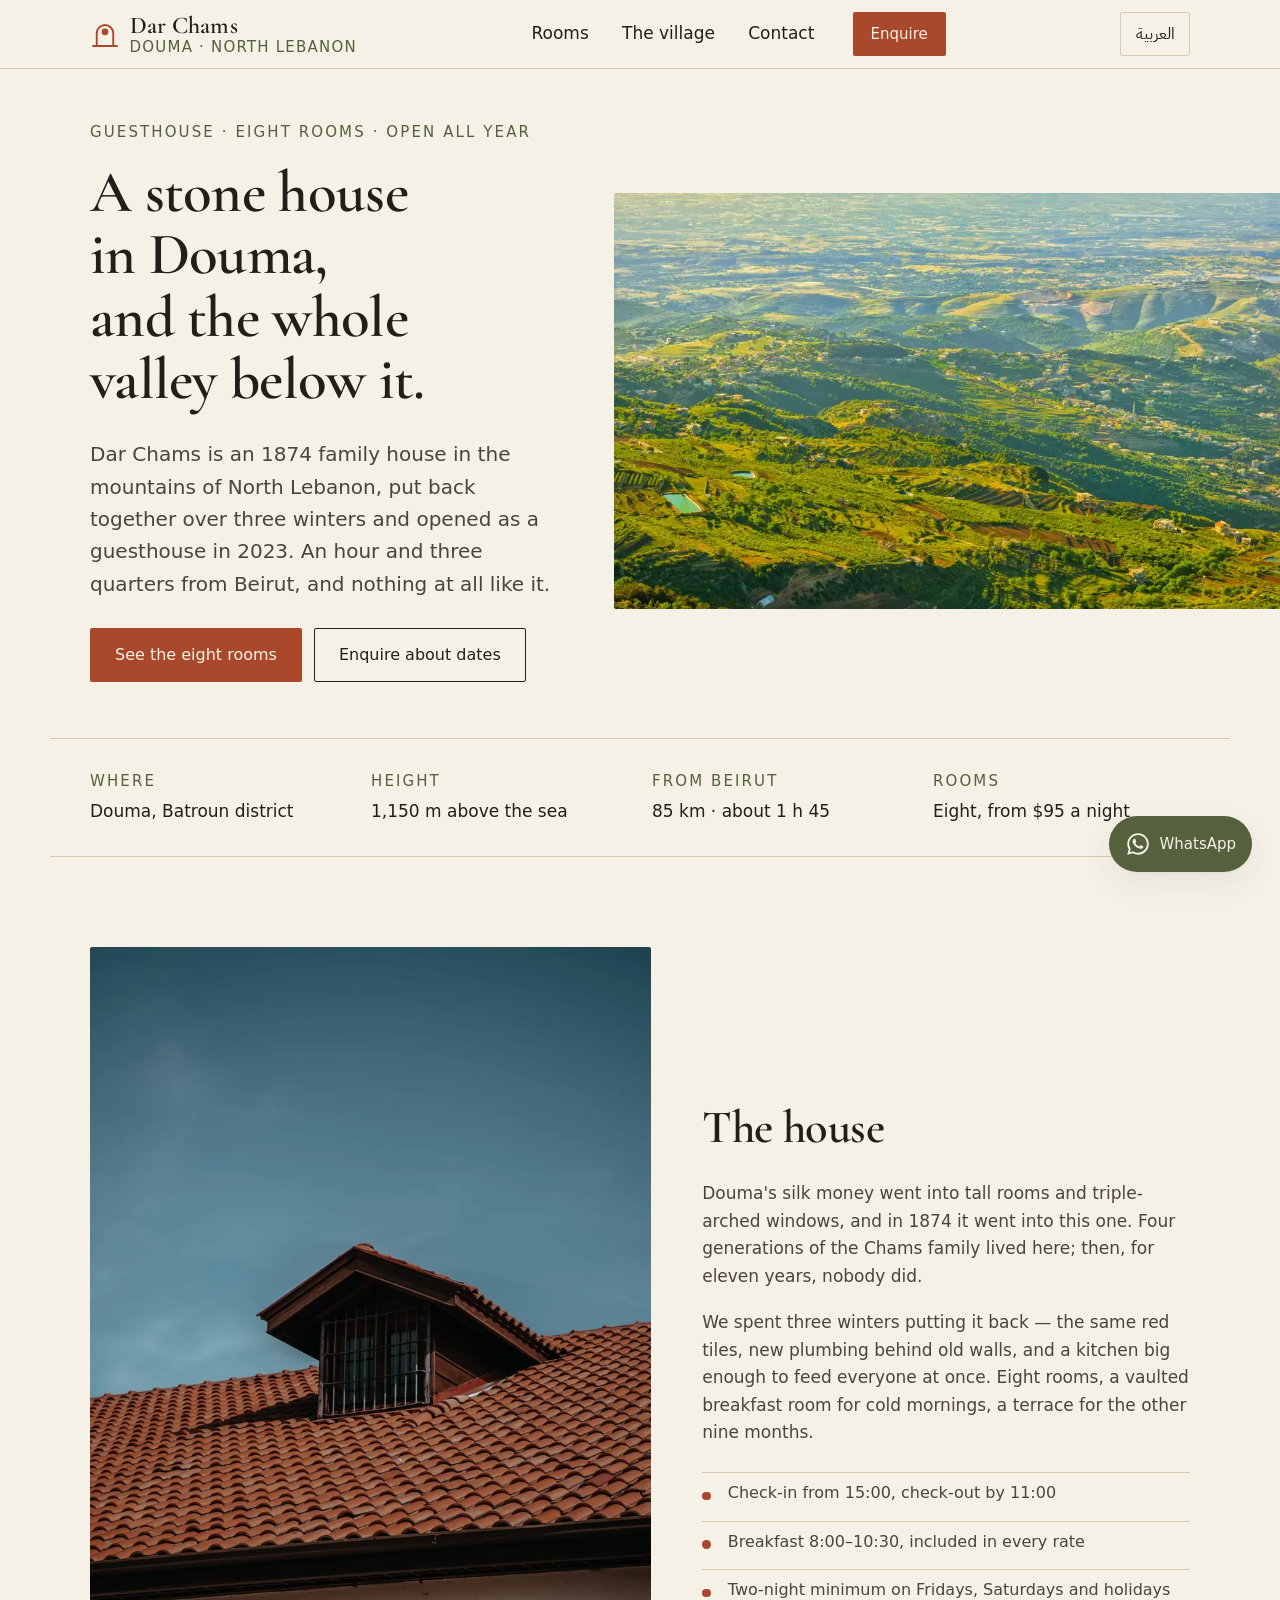
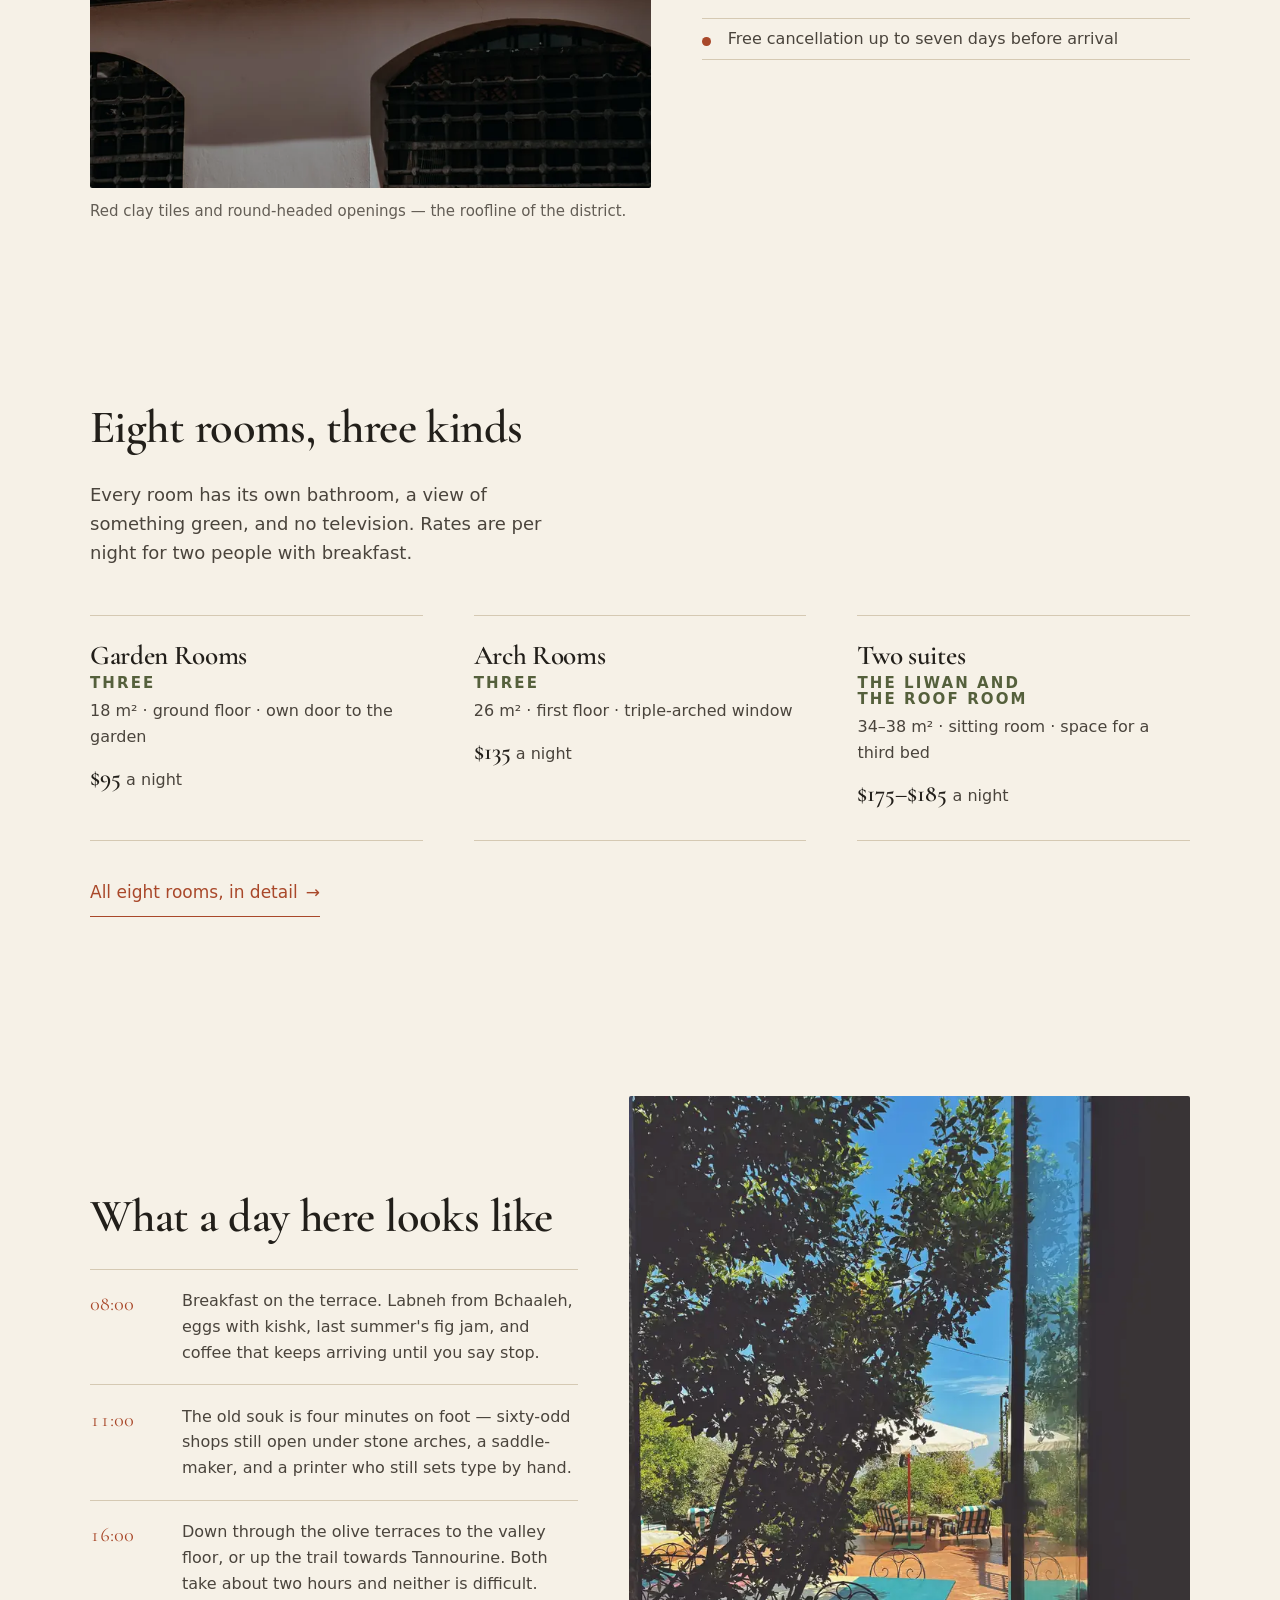
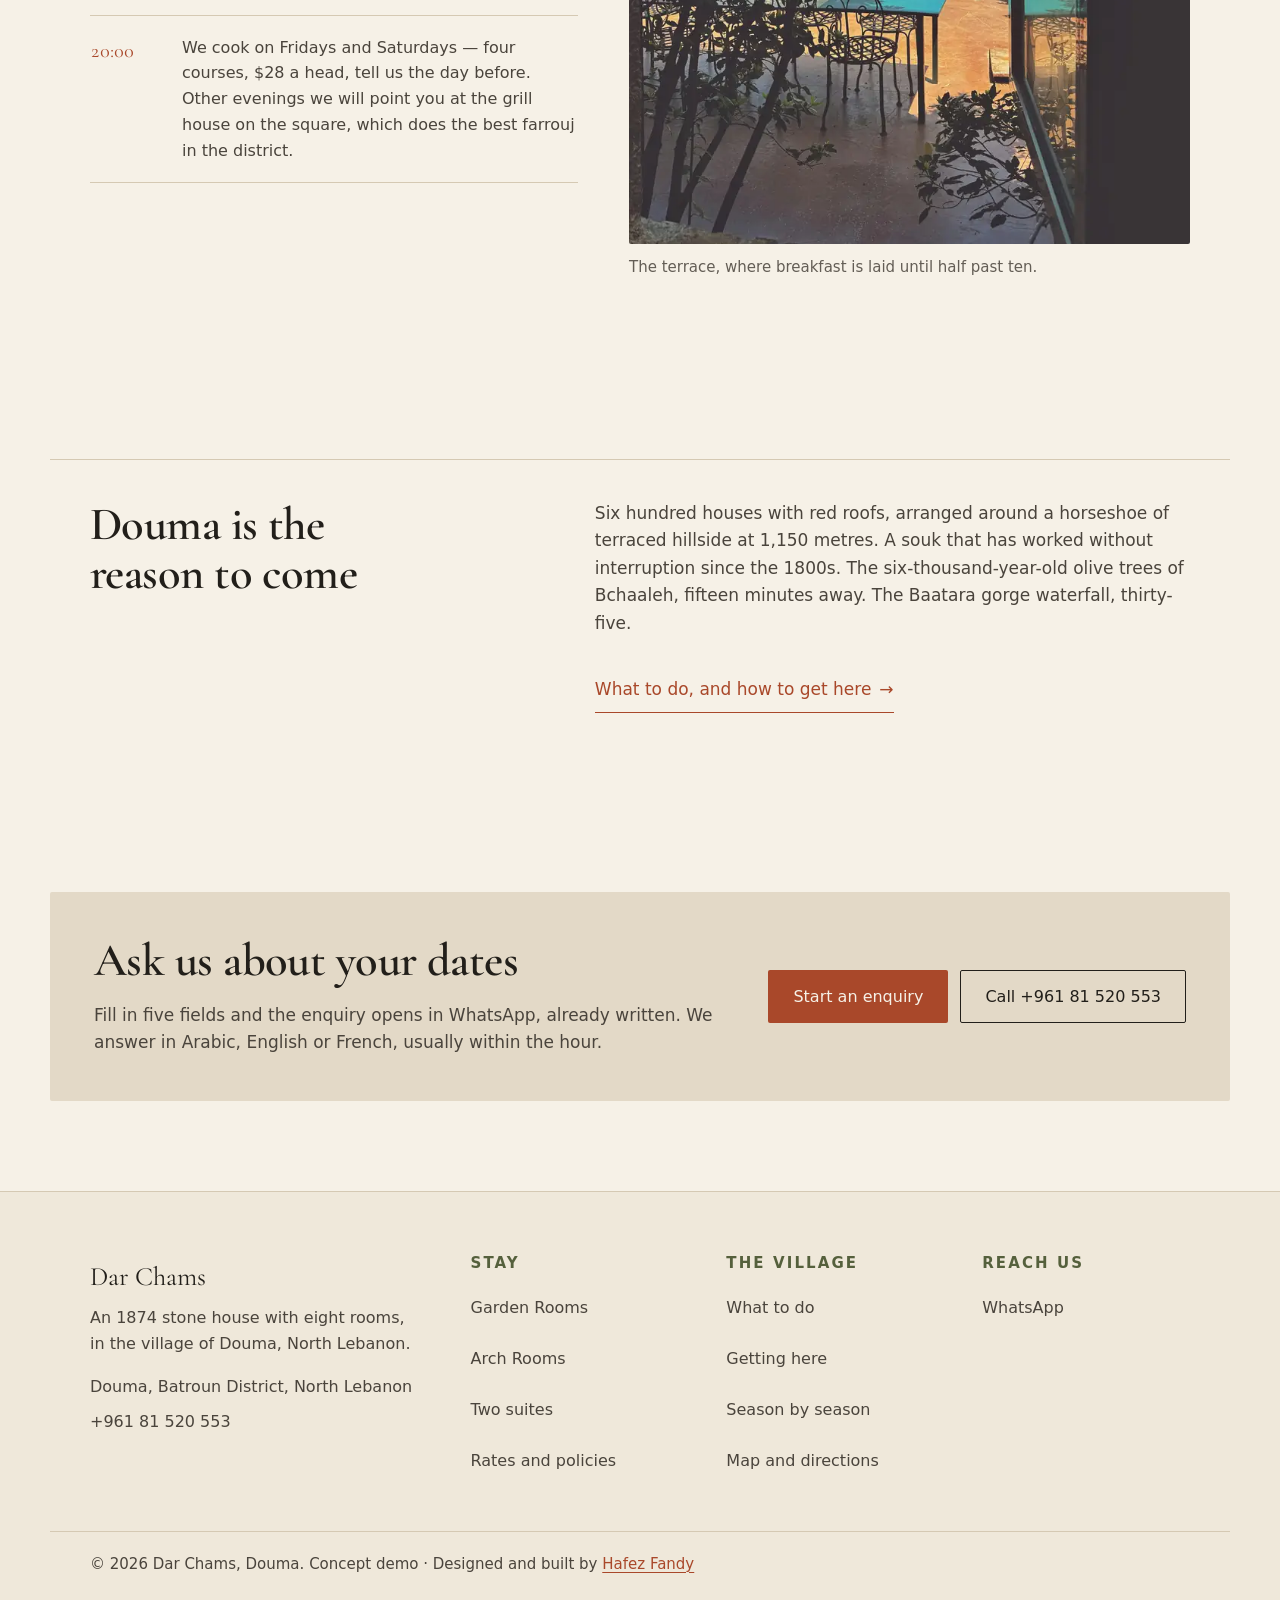
==== commit e0eb45cb: "Drop the two material claims no photograph supports The home page paragraph read "the same limestone" ====
--- a/index.html
+++ b/index.html
@@ -124,7 +124,7 @@
       <div class="split__body">
         <h2 data-i18n="home.house.h2">The house</h2>
         <p data-i18n="home.house.p1">Douma's silk money went into tall rooms and triple-arched windows, and in 1874 it went into this one. Four generations of the Chams family lived here; then, for eleven years, nobody did.</p>
-        <p data-i18n="home.house.p2">We spent three winters putting it back — the same limestone, the same red tiles from Marseille, new plumbing behind old walls, and a kitchen big enough to feed everyone at once. Eight rooms, a vaulted breakfast room for cold mornings, a terrace for the other nine months.</p>
+        <p data-i18n="home.house.p2">We spent three winters putting it back — the same red tiles, new plumbing behind old walls, and a kitchen big enough to feed everyone at once. Eight rooms, a vaulted breakfast room for cold mornings, a terrace for the other nine months.</p>
         <ul class="ticks">
           <li data-i18n="home.house.t1">Check-in from 15:00, check-out by 11:00</li>
           <li data-i18n="home.house.t2">Breakfast 8:00–10:30, included in every rate</li>
